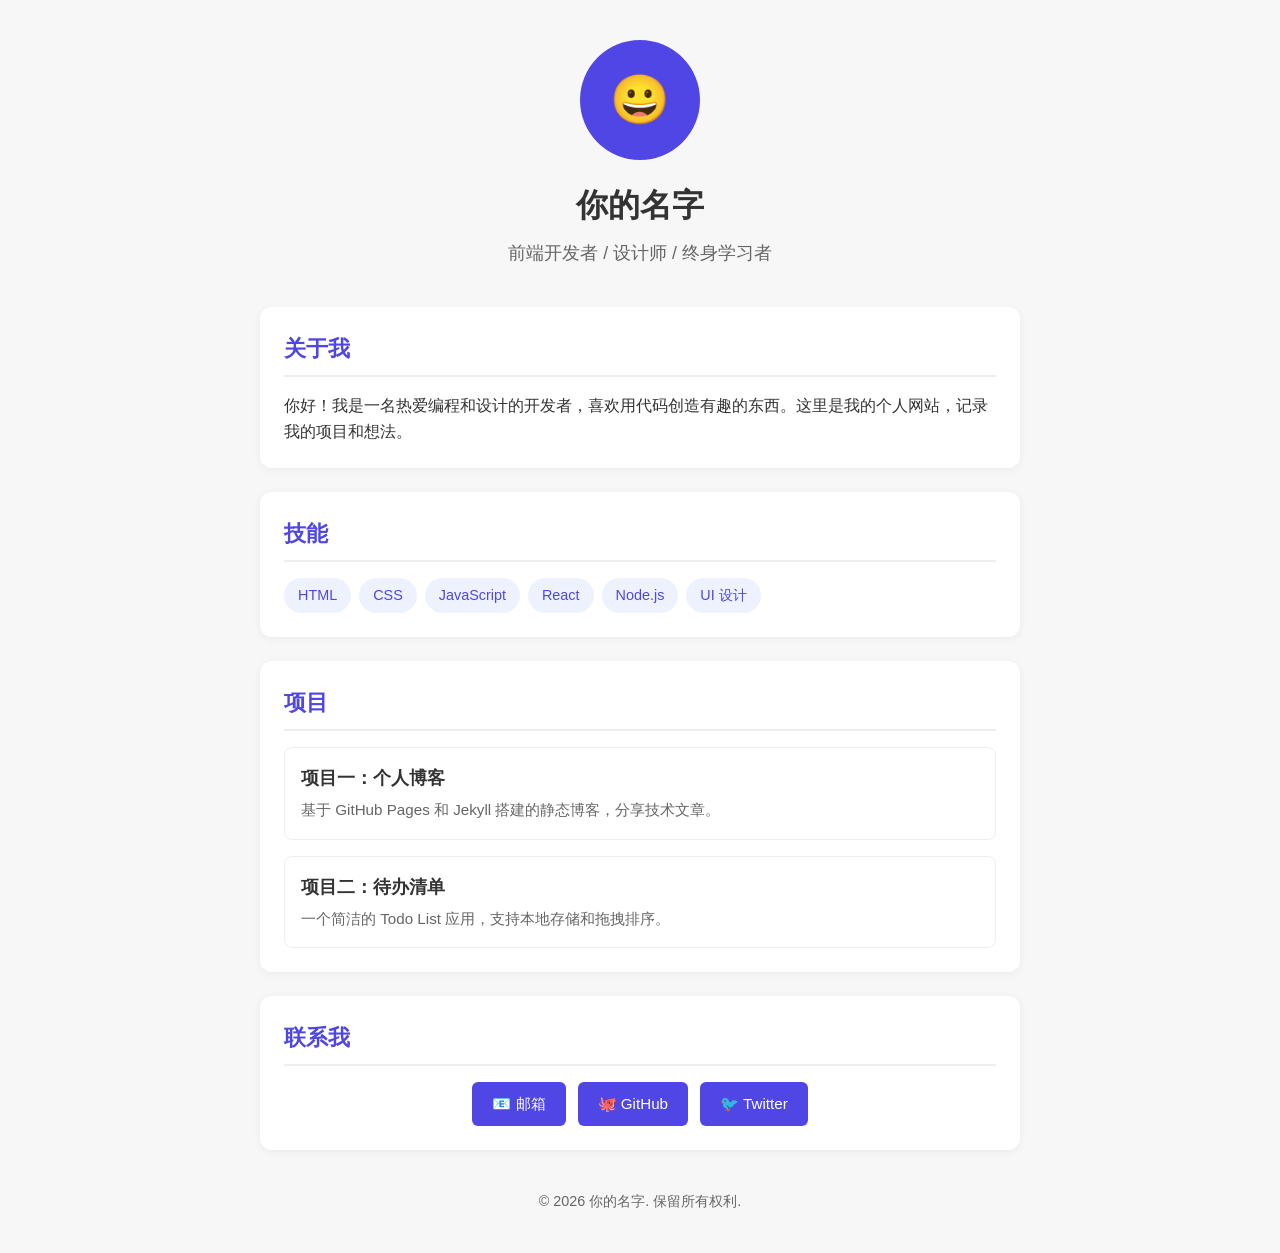
==== index.html @ fc30c795 "index" ====
<!DOCTYPE html>
<html lang="zh-CN">
<head>
  <meta charset="UTF-8">
  <meta name="viewport" content="width=device-width, initial-scale=1.0">
  <title>你的名字 - 个人主页</title>
  <style>
    :root {
      --bg: #f7f7f7;
      --card: #ffffff;
      --text: #333333;
      --muted: #666666;
      --accent: #4f46e5;
    }
    * {
      margin: 0;
      padding: 0;
      box-sizing: border-box;
    }
    body {
      font-family: -apple-system, BlinkMacSystemFont, "Segoe UI", Roboto, "Helvetica Neue", Arial, sans-serif;
      background: var(--bg);
      color: var(--text);
      line-height: 1.6;
    }
    .container {
      max-width: 800px;
      margin: 0 auto;
      padding: 40px 20px;
    }
    header {
      text-align: center;
      margin-bottom: 40px;
    }
    .avatar {
      width: 120px;
      height: 120px;
      border-radius: 50%;
      background: var(--accent);
      margin: 0 auto 20px;
      display: flex;
      align-items: center;
      justify-content: center;
      font-size: 48px;
      color: #fff;
      overflow: hidden;
    }
    .avatar img {
      width: 100%;
      height: 100%;
      object-fit: cover;
    }
    h1 {
      font-size: 2rem;
      margin-bottom: 8px;
    }
    .subtitle {
      color: var(--muted);
      font-size: 1.1rem;
    }
    section {
      background: var(--card);
      border-radius: 12px;
      padding: 24px;
      margin-bottom: 24px;
      box-shadow: 0 2px 8px rgba(0, 0, 0, 0.05);
    }
    h2 {
      font-size: 1.4rem;
      margin-bottom: 16px;
      color: var(--accent);
      border-bottom: 2px solid #eee;
      padding-bottom: 8px;
    }
    .skills {
      display: flex;
      flex-wrap: wrap;
      gap: 8px;
    }
    .skill {
      background: #eef2ff;
      color: var(--accent);
      padding: 6px 14px;
      border-radius: 20px;
      font-size: 0.9rem;
    }
    .projects {
      display: grid;
      gap: 16px;
    }
    .project {
      padding: 16px;
      border: 1px solid #eee;
      border-radius: 8px;
      transition: transform 0.2s, box-shadow 0.2s;
    }
    .project:hover {
      transform: translateY(-2px);
      box-shadow: 0 4px 12px rgba(0, 0, 0, 0.08);
    }
    .project h3 {
      font-size: 1.1rem;
      margin-bottom: 6px;
    }
    .project p {
      color: var(--muted);
      font-size: 0.95rem;
    }
    .links {
      display: flex;
      flex-wrap: wrap;
      gap: 12px;
      justify-content: center;
      margin-top: 16px;
    }
    .links a {
      display: inline-block;
      padding: 10px 20px;
      background: var(--accent);
      color: #fff;
      text-decoration: none;
      border-radius: 6px;
      font-size: 0.95rem;
      transition: opacity 0.2s;
    }
    .links a:hover {
      opacity: 0.85;
    }
    footer {
      text-align: center;
      color: var(--muted);
      font-size: 0.9rem;
      margin-top: 40px;
    }
    @media (max-width: 600px) {
      .container { padding: 20px 16px; }
      h1 { font-size: 1.6rem; }
    }
  </style>
</head>
<body>
  <div class="container">
    <header>
      <!-- 想用图片头像，把下面这行换成：<div class="avatar"><img src="头像.jpg" alt="头像"></div> -->
      <div class="avatar">😀</div>
      <h1>你的名字</h1>
      <p class="subtitle">前端开发者 / 设计师 / 终身学习者</p>
    </header>

    <section>
      <h2>关于我</h2>
      <p>你好！我是一名热爱编程和设计的开发者，喜欢用代码创造有趣的东西。这里是我的个人网站，记录我的项目和想法。</p>
    </section>

    <section>
      <h2>技能</h2>
      <div class="skills">
        <span class="skill">HTML</span>
        <span class="skill">CSS</span>
        <span class="skill">JavaScript</span>
        <span class="skill">React</span>
        <span class="skill">Node.js</span>
        <span class="skill">UI 设计</span>
      </div>
    </section>

    <section>
      <h2>项目</h2>
      <div class="projects">
        <div class="project">
          <h3>项目一：个人博客</h3>
          <p>基于 GitHub Pages 和 Jekyll 搭建的静态博客，分享技术文章。</p>
        </div>
        <div class="project">
          <h3>项目二：待办清单</h3>
          <p>一个简洁的 Todo List 应用，支持本地存储和拖拽排序。</p>
        </div>
      </div>
    </section>

    <section>
      <h2>联系我</h2>
      <div class="links">
        <a href="mailto:your@email.com">📧 邮箱</a>
        <a href="https://github.com/你的用户名" target="_blank">🐙 GitHub</a>
        <a href="https://twitter.com/你的用户名" target="_blank">🐦 Twitter</a>
      </div>
    </section>

    <footer>
      <p>© <span id="year"></span> 你的名字. 保留所有权利.</p>
    </footer>
  </div>

  <script>
    document.getElementById('year').textContent = new Date().getFullYear();
  </script>
</body>
</html>
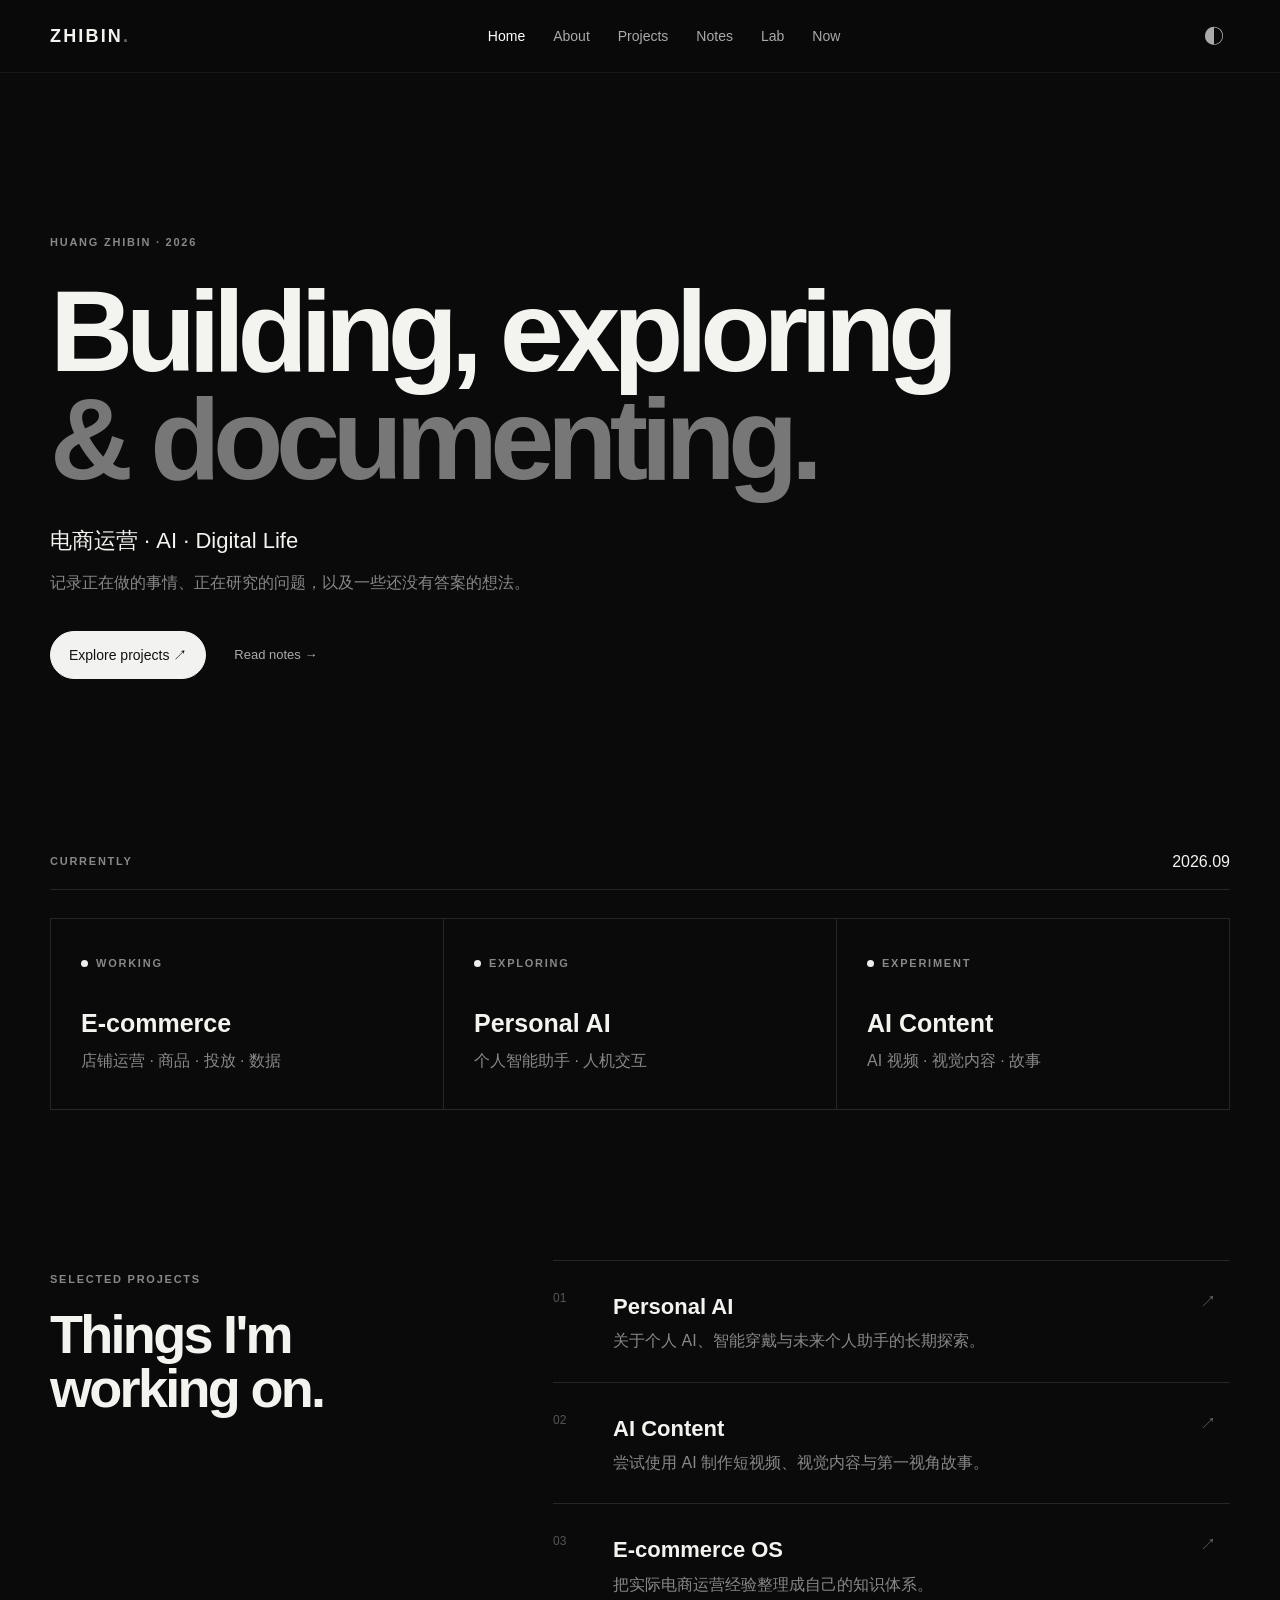
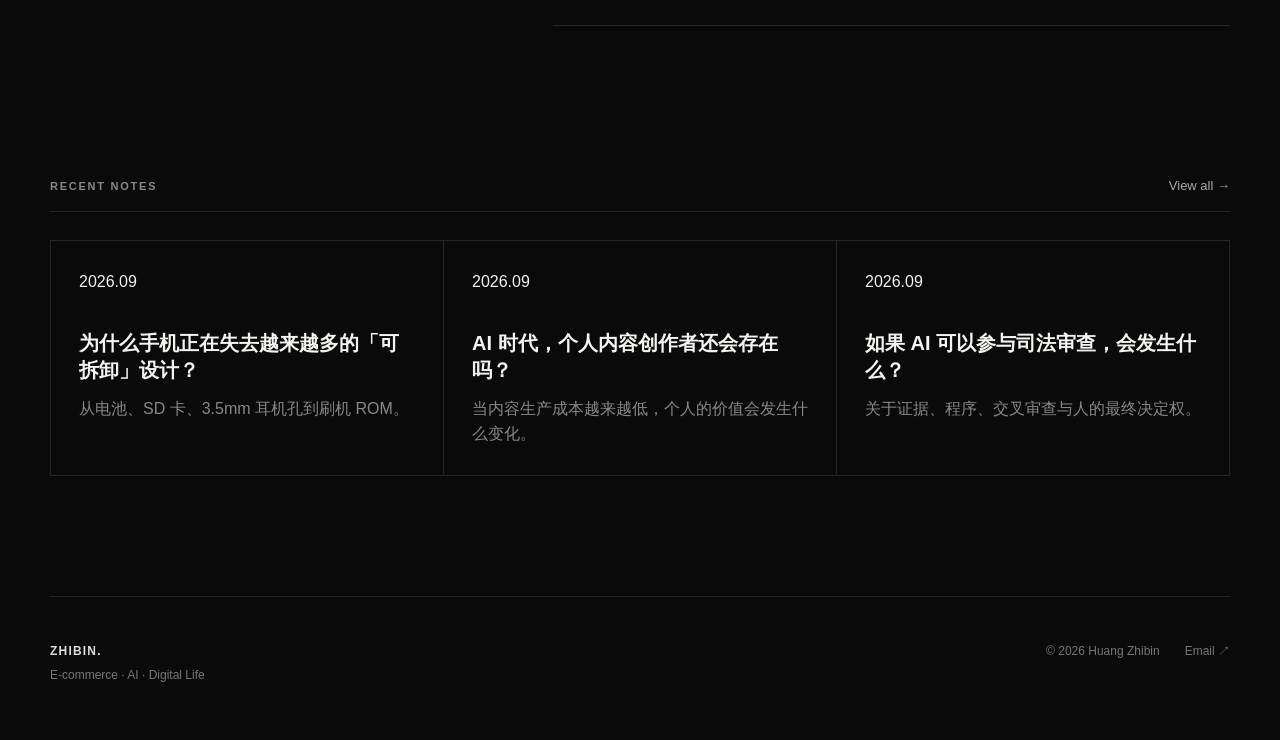
==== commit c51b25c9: "Add files via upload" ====
--- a/index.html
+++ b/index.html
@@ -1,199 +1,79 @@
-<!DOCTYPE html>
+<!doctype html>
 <html lang="zh-CN">
 <head>
-  <meta charset="UTF-8">
-  <meta name="viewport" content="width=device-width, initial-scale=1.0">
-  <title>你的名字 - 个人主页</title>
-  <style>
-    :root {
-      --bg: #f7f7f7;
-      --card: #ffffff;
-      --text: #333333;
-      --muted: #666666;
-      --accent: #4f46e5;
-    }
-    * {
-      margin: 0;
-      padding: 0;
-      box-sizing: border-box;
-    }
-    body {
-      font-family: -apple-system, BlinkMacSystemFont, "Segoe UI", Roboto, "Helvetica Neue", Arial, sans-serif;
-      background: var(--bg);
-      color: var(--text);
-      line-height: 1.6;
-    }
-    .container {
-      max-width: 800px;
-      margin: 0 auto;
-      padding: 40px 20px;
-    }
-    header {
-      text-align: center;
-      margin-bottom: 40px;
-    }
-    .avatar {
-      width: 120px;
-      height: 120px;
-      border-radius: 50%;
-      background: var(--accent);
-      margin: 0 auto 20px;
-      display: flex;
-      align-items: center;
-      justify-content: center;
-      font-size: 48px;
-      color: #fff;
-      overflow: hidden;
-    }
-    .avatar img {
-      width: 100%;
-      height: 100%;
-      object-fit: cover;
-    }
-    h1 {
-      font-size: 2rem;
-      margin-bottom: 8px;
-    }
-    .subtitle {
-      color: var(--muted);
-      font-size: 1.1rem;
-    }
-    section {
-      background: var(--card);
-      border-radius: 12px;
-      padding: 24px;
-      margin-bottom: 24px;
-      box-shadow: 0 2px 8px rgba(0, 0, 0, 0.05);
-    }
-    h2 {
-      font-size: 1.4rem;
-      margin-bottom: 16px;
-      color: var(--accent);
-      border-bottom: 2px solid #eee;
-      padding-bottom: 8px;
-    }
-    .skills {
-      display: flex;
-      flex-wrap: wrap;
-      gap: 8px;
-    }
-    .skill {
-      background: #eef2ff;
-      color: var(--accent);
-      padding: 6px 14px;
-      border-radius: 20px;
-      font-size: 0.9rem;
-    }
-    .projects {
-      display: grid;
-      gap: 16px;
-    }
-    .project {
-      padding: 16px;
-      border: 1px solid #eee;
-      border-radius: 8px;
-      transition: transform 0.2s, box-shadow 0.2s;
-    }
-    .project:hover {
-      transform: translateY(-2px);
-      box-shadow: 0 4px 12px rgba(0, 0, 0, 0.08);
-    }
-    .project h3 {
-      font-size: 1.1rem;
-      margin-bottom: 6px;
-    }
-    .project p {
-      color: var(--muted);
-      font-size: 0.95rem;
-    }
-    .links {
-      display: flex;
-      flex-wrap: wrap;
-      gap: 12px;
-      justify-content: center;
-      margin-top: 16px;
-    }
-    .links a {
-      display: inline-block;
-      padding: 10px 20px;
-      background: var(--accent);
-      color: #fff;
-      text-decoration: none;
-      border-radius: 6px;
-      font-size: 0.95rem;
-      transition: opacity 0.2s;
-    }
-    .links a:hover {
-      opacity: 0.85;
-    }
-    footer {
-      text-align: center;
-      color: var(--muted);
-      font-size: 0.9rem;
-      margin-top: 40px;
-    }
-    @media (max-width: 600px) {
-      .container { padding: 20px 16px; }
-      h1 { font-size: 1.6rem; }
-    }
-  </style>
+  <meta charset="utf-8">
+  <meta name="viewport" content="width=device-width, initial-scale=1">
+  <meta name="description" content="黄志彬的个人网站：电商运营、AI、数字生活与个人思考。">
+  <title>黄志彬 · E-commerce · AI · Digital Life</title>
+  <link rel="stylesheet" href="css/style.css">
 </head>
 <body>
-  <div class="container">
-    <header>
-      <!-- 想用图片头像，把下面这行换成：<div class="avatar"><img src="头像.jpg" alt="头像"></div> -->
-      <div class="avatar">😀</div>
-      <h1>你的名字</h1>
-      <p class="subtitle">前端开发者 / 设计师 / 终身学习者</p>
-    </header>
+  <header class="nav-wrap">
+    <nav class="nav container">
+      <a class="brand" href="index.html">ZHIBIN<span>.</span></a>
+      <button class="menu-btn" aria-label="打开菜单" aria-expanded="false">☰</button>
+      <div class="nav-links">
+        <a class="active" href="index.html">Home</a>
+        <a href="about.html">About</a>
+        <a href="projects.html">Projects</a>
+        <a href="notes.html">Notes</a>
+        <a href="lab.html">Lab</a>
+        <a href="now.html">Now</a>
+      </div>
+      <button class="theme-btn" aria-label="切换主题">◐</button>
+    </nav>
+  </header>
 
-    <section>
-      <h2>关于我</h2>
-      <p>你好！我是一名热爱编程和设计的开发者，喜欢用代码创造有趣的东西。这里是我的个人网站，记录我的项目和想法。</p>
-    </section>
-
-    <section>
-      <h2>技能</h2>
-      <div class="skills">
-        <span class="skill">HTML</span>
-        <span class="skill">CSS</span>
-        <span class="skill">JavaScript</span>
-        <span class="skill">React</span>
-        <span class="skill">Node.js</span>
-        <span class="skill">UI 设计</span>
+  <main>
+    <section class="hero container">
+      <p class="eyebrow">HUANG ZHIBIN · 2026</p>
+      <h1>Building, exploring<br><em>& documenting.</em></h1>
+      <p class="hero-copy">电商运营 · AI · Digital Life</p>
+      <p class="hero-desc">记录正在做的事情、正在研究的问题，以及一些还没有答案的想法。</p>
+      <div class="actions">
+        <a class="btn primary" href="projects.html">Explore projects <span>↗</span></a>
+        <a class="text-link" href="notes.html">Read notes →</a>
       </div>
     </section>
 
-    <section>
-      <h2>项目</h2>
-      <div class="projects">
-        <div class="project">
-          <h3>项目一：个人博客</h3>
-          <p>基于 GitHub Pages 和 Jekyll 搭建的静态博客，分享技术文章。</p>
-        </div>
-        <div class="project">
-          <h3>项目二：待办清单</h3>
-          <p>一个简洁的 Todo List 应用，支持本地存储和拖拽排序。</p>
-        </div>
+    <section class="status-section container">
+      <div class="section-head">
+        <span class="eyebrow">CURRENTLY</span>
+        <span class="muted">2026.09</span>
+      </div>
+      <div class="status-grid">
+        <article class="status-card"><span class="status-dot"></span><span class="tag">WORKING</span><h3>E-commerce</h3><p>店铺运营 · 商品 · 投放 · 数据</p></article>
+        <article class="status-card"><span class="status-dot"></span><span class="tag">EXPLORING</span><h3>Personal AI</h3><p>个人智能助手 · 人机交互</p></article>
+        <article class="status-card"><span class="status-dot"></span><span class="tag">EXPERIMENT</span><h3>AI Content</h3><p>AI 视频 · 视觉内容 · 故事</p></article>
       </div>
     </section>
 
-    <section>
-      <h2>联系我</h2>
-      <div class="links">
-        <a href="mailto:your@email.com">📧 邮箱</a>
-        <a href="https://github.com/你的用户名" target="_blank">🐙 GitHub</a>
-        <a href="https://twitter.com/你的用户名" target="_blank">🐦 Twitter</a>
+    <section class="container split-section">
+      <div>
+        <p class="eyebrow">SELECTED PROJECTS</p>
+        <h2>Things I'm<br>working on.</h2>
+      </div>
+      <div class="project-list">
+        <a class="project-row" href="projects.html#personal-ai"><span>01</span><div><h3>Personal AI</h3><p>关于个人 AI、智能穿戴与未来个人助手的长期探索。</p></div><b>↗</b></a>
+        <a class="project-row" href="projects.html#ai-content"><span>02</span><div><h3>AI Content</h3><p>尝试使用 AI 制作短视频、视觉内容与第一视角故事。</p></div><b>↗</b></a>
+        <a class="project-row" href="projects.html#ecommerce"><span>03</span><div><h3>E-commerce OS</h3><p>把实际电商运营经验整理成自己的知识体系。</p></div><b>↗</b></a>
       </div>
     </section>
 
-    <footer>
-      <p>© <span id="year"></span> 你的名字. 保留所有权利.</p>
-    </footer>
-  </div>
+    <section class="container notes-preview">
+      <div class="section-head"><span class="eyebrow">RECENT NOTES</span><a href="notes.html">View all →</a></div>
+      <div class="notes-grid">
+        <a class="note-card" href="notes.html#devices"><span>2026.09</span><h3>为什么手机正在失去越来越多的「可拆卸」设计？</h3><p>从电池、SD 卡、3.5mm 耳机孔到刷机 ROM。</p></a>
+        <a class="note-card" href="notes.html#creator"><span>2026.09</span><h3>AI 时代，个人内容创作者还会存在吗？</h3><p>当内容生产成本越来越低，个人的价值会发生什么变化。</p></a>
+        <a class="note-card" href="notes.html#justice"><span>2026.09</span><h3>如果 AI 可以参与司法审查，会发生什么？</h3><p>关于证据、程序、交叉审查与人的最终决定权。</p></a>
+      </div>
+    </section>
+  </main>
 
-  <script>
-    document.getElementById('year').textContent = new Date().getFullYear();
-  </script>
+  <footer class="footer container">
+    <div><strong>ZHIBIN.</strong><p>E-commerce · AI · Digital Life</p></div>
+    <div class="footer-right"><span>© 2026 Huang Zhibin</span><a href="mailto:your@email.com">Email ↗</a></div>
+  </footer>
+  <script src="js/main.js"></script>
 </body>
 </html>
--- a/css/style.css
+++ b/css/style.css
@@ -0,0 +1 @@
+:root{--bg:#0a0a0a;--surface:#111;--surface2:#171717;--text:#f3f3f0;--muted:#999;--line:#262626;--accent:#fff;--max:1180px}*{box-sizing:border-box}html{scroll-behavior:smooth}body{margin:0;background:var(--bg);color:var(--text);font-family:Inter,-apple-system,BlinkMacSystemFont,"Segoe UI","PingFang SC","Microsoft YaHei",sans-serif;line-height:1.6}a{color:inherit;text-decoration:none}.container{width:min(calc(100% - 48px),var(--max));margin:auto}.nav-wrap{position:sticky;top:0;z-index:20;background:rgba(10,10,10,.82);backdrop-filter:blur(16px);border-bottom:1px solid rgba(255,255,255,.06)}.nav{height:72px;display:flex;align-items:center;justify-content:space-between}.brand{font-size:18px;font-weight:800;letter-spacing:.12em}.brand span{opacity:.4}.nav-links{display:flex;gap:28px;font-size:14px;color:#aaa}.nav-links a{transition:.2s}.nav-links a:hover,.nav-links .active{color:#fff}.theme-btn,.menu-btn{background:none;border:0;color:#aaa;font-size:20px;cursor:pointer}.menu-btn{display:none}.hero{padding:150px 0 170px}.eyebrow,.tag{font-size:11px;letter-spacing:.16em;color:#888;font-weight:700}.hero h1,.page-intro h1{font-size:clamp(58px,9vw,120px);line-height:.94;letter-spacing:-.065em;margin:25px 0 30px;font-weight:700}.hero h1 em,.page-intro h1 em{font-style:normal;color:#777}.hero-copy{font-size:22px;margin:0 0 12px}.hero-desc{color:#888;max-width:550px;margin:0}.actions{display:flex;align-items:center;gap:28px;margin-top:35px}.btn{padding:12px 18px;border:1px solid #333;border-radius:100px;font-size:14px}.btn.primary{background:#f2f2f0;color:#111;border-color:#f2f2f0}.text-link,.section-head a{font-size:13px;color:#aaa}.status-section{padding-bottom:150px}.section-head{display:flex;justify-content:space-between;align-items:center;border-bottom:1px solid var(--line);padding-bottom:14px}.status-grid{display:grid;grid-template-columns:repeat(3,1fr);gap:1px;background:var(--line);border:1px solid var(--line);margin-top:28px}.status-card{background:var(--bg);padding:30px;min-height:190px}.status-dot{display:inline-block;width:7px;height:7px;border-radius:50%;background:#eee;margin-right:8px}.status-card h3{font-size:25px;margin:28px 0 5px}.status-card p,.project-row p,.note-card p,.big-project p,.lab-card p,.now-grid p,.content-grid p{color:#888;margin:0}.split-section{display:grid;grid-template-columns:1fr 1.6fr;gap:80px;padding:0 0 150px}.split-section h2{font-size:54px;line-height:1;letter-spacing:-.05em;margin:18px 0}.project-list{border-top:1px solid var(--line)}.project-row{display:grid;grid-template-columns:45px 1fr 30px;gap:15px;padding:28px 0;border-bottom:1px solid var(--line);align-items:start}.project-row>span{color:#555;font-size:12px}.project-row h3{font-size:22px;margin:0 0 4px}.project-row b{font-weight:400;color:#666}.notes-preview{padding-bottom:120px}.notes-grid{display:grid;grid-template-columns:repeat(3,1fr);gap:1px;background:var(--line);border:1px solid var(--line);margin-top:28px}.note-card{background:var(--bg);padding:28px;min-height:230px;transition:.2s}.note-card:hover{background:#111}.note-card h3{font-size:20px;line-height:1.35;margin:35px 0 12px}.footer{border-top:1px solid var(--line);padding:45px 0 55px;display:flex;justify-content:space-between;color:#777;font-size:12px}.footer strong{color:#ddd;letter-spacing:.1em}.footer p{margin:5px 0 0}.footer-right{display:flex;gap:25px}.page{padding:100px 0 140px}.page-intro{padding-bottom:100px}.page-intro h1{font-size:clamp(58px,8vw,105px);margin-bottom:28px}.lead{font-size:20px;color:#888;max-width:650px}.content-grid{display:grid;grid-template-columns:1.3fr 1fr;gap:100px;border-top:1px solid var(--line);padding-top:60px}.content-grid h2{font-size:24px;margin:0 0 20px}.clean-list{list-style:none;padding:0;margin:0;border-top:1px solid var(--line)}.clean-list li{padding:13px 0;border-bottom:1px solid var(--line);font-size:14px;color:#aaa}.quote{margin-top:100px;padding:55px 0;border-top:1px solid var(--line);border-bottom:1px solid var(--line)}.quote p{font-size:clamp(25px,4vw,46px);line-height:1.15;letter-spacing:-.03em;max-width:900px;margin:0}.big-project{border-top:1px solid var(--line);padding:55px 0 75px}.project-meta{display:flex;justify-content:space-between;color:#666;font-size:11px;letter-spacing:.15em}.big-project h2{font-size:clamp(40px,6vw,78px);letter-spacing:-.05em;margin:45px 0 10px}.big-project p{max-width:650px;font-size:18px}.chips{display:flex;flex-wrap:wrap;gap:8px;margin-top:25px}.chips span{border:1px solid #2c2c2c;border-radius:100px;padding:5px 11px;font-size:11px;color:#999}.note-list{border-top:1px solid var(--line)}.note-item{display:grid;grid-template-columns:150px 1fr;gap:40px;padding:45px 0;border-bottom:1px solid var(--line)}.note-date{color:#666;font-size:12px}.note-item h2{font-size:clamp(25px,4vw,42px);line-height:1.15;letter-spacing:-.035em;margin:16px 0 10px}.note-item p{color:#888;max-width:650px}.empty-note{text-align:center;color:#555;padding:70px}.lab-grid{display:grid;grid-template-columns:repeat(3,1fr);gap:1px;background:var(--line);border:1px solid var(--line)}.lab-card{background:var(--bg);padding:35px;min-height:350px}.lab-card>span{color:#555;font-size:12px}.lab-card h2{font-size:38px;letter-spacing:-.04em;margin:55px 0 10px}.lab-lines{margin-top:35px;border-top:1px solid var(--line)}.lab-lines b{display:block;font-size:12px;font-weight:400;color:#777;padding:9px 0;border-bottom:1px solid var(--line)}.now-grid{display:grid;grid-template-columns:1fr 1fr;border-top:1px solid var(--line)}.now-grid section{padding:40px 40px 45px 0;border-bottom:1px solid var(--line)}.now-grid section:nth-child(even){padding-left:40px;border-left:1px solid var(--line)}.now-grid h2{font-size:30px;margin:28px 0 8px}@media(max-width:760px){.container{width:min(calc(100% - 32px),var(--max))}.nav{height:62px}.nav-links{display:none;position:absolute;left:0;right:0;top:62px;background:#0a0a0a;border-bottom:1px solid var(--line);padding:20px 16px;flex-direction:column;gap:18px}.nav-links.open{display:flex}.menu-btn{display:block;margin-left:auto;margin-right:15px}.hero{padding:100px 0 110px}.hero h1,.page-intro h1{font-size:clamp(48px,16vw,78px)}.status-section,.split-section{padding-bottom:100px}.status-grid,.notes-grid,.lab-grid{grid-template-columns:1fr}.split-section,.content-grid{grid-template-columns:1fr;gap:45px}.split-section h2{font-size:43px}.project-row{grid-template-columns:30px 1fr 20px}.page{padding:70px 0 100px}.page-intro{padding-bottom:65px}.content-grid{gap:55px}.note-item{grid-template-columns:1fr;gap:10px;padding:35px 0}.footer{display:block}.footer-right{margin-top:25px;justify-content:space-between}.now-grid{grid-template-columns:1fr}.now-grid section,.now-grid section:nth-child(even){padding:35px 0;border-left:0}.hero-desc{font-size:14px}.lead{font-size:17px}.big-project{padding:40px 0 60px}}body.light{--bg:#f4f4f1;--surface:#fff;--surface2:#eee;--text:#111;--muted:#666;--line:#d8d8d2;--accent:#111}body.light .nav-wrap{background:rgba(244,244,241,.85)}body.light .hero h1 em,body.light .page-intro h1 em{color:#999}body.light .btn.primary{background:#111;color:#fff;border-color:#111}body.light .status-card,body.light .note-card,body.light .lab-card{background:#f4f4f1}body.light .note-card:hover{background:#fff}body.light .status-dot{background:#111}
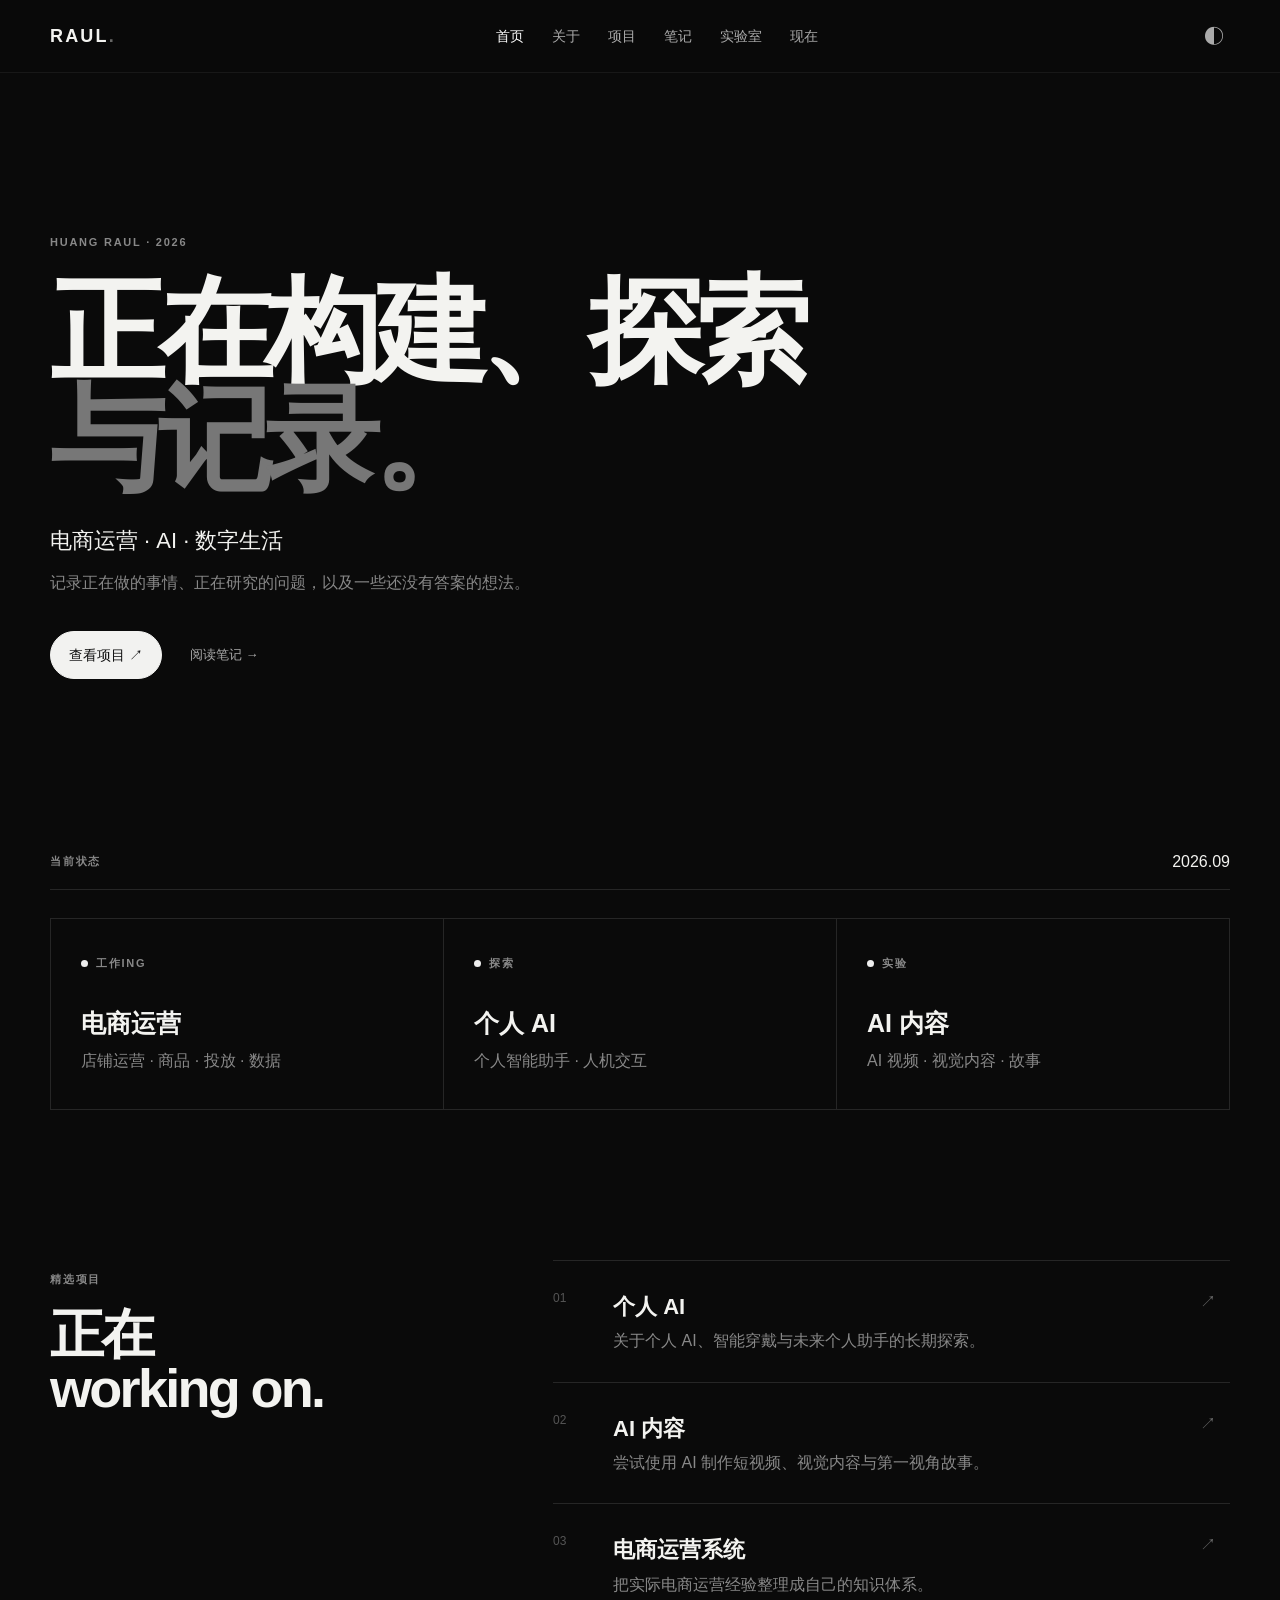
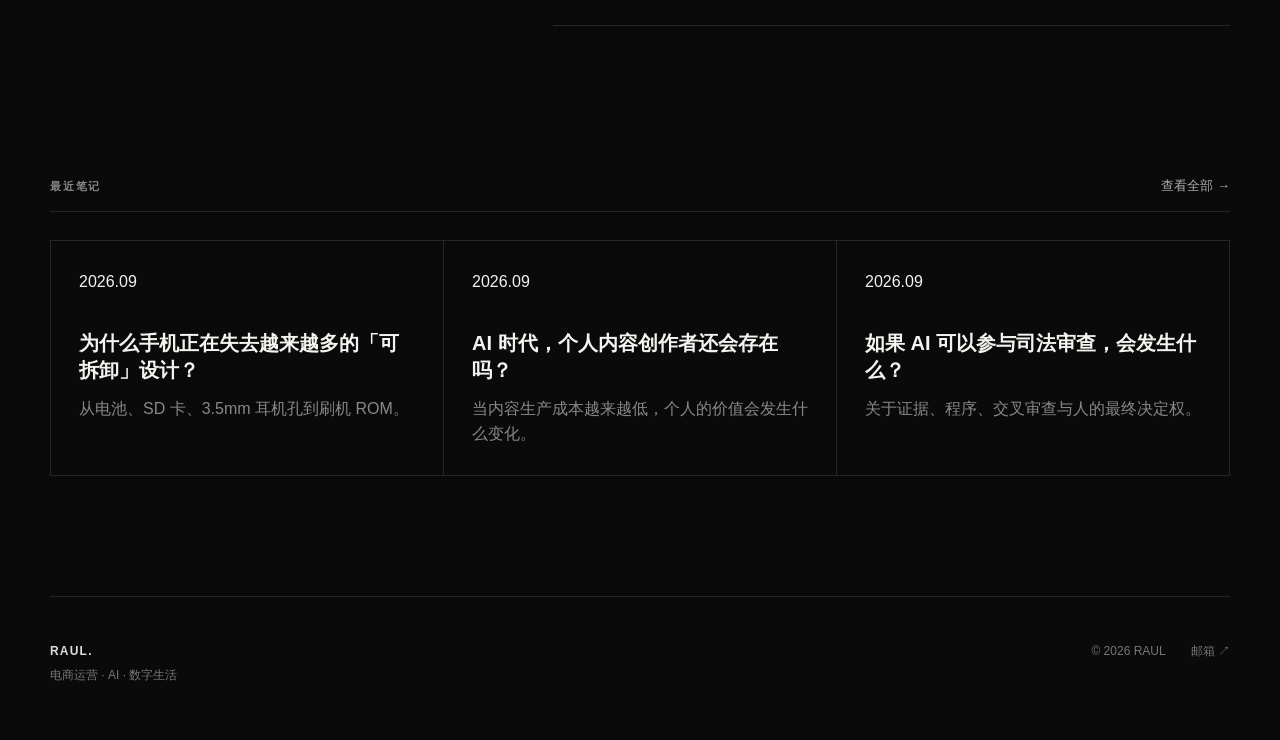
==== commit f256dc70: "Add files via upload" ====
--- a/index.html
+++ b/index.html
@@ -3,22 +3,22 @@
 <head>
   <meta charset="utf-8">
   <meta name="viewport" content="width=device-width, initial-scale=1">
-  <meta name="description" content="黄志彬的个人网站：电商运营、AI、数字生活与个人思考。">
-  <title>黄志彬 · E-commerce · AI · Digital Life</title>
+  <meta name="description" content="RAUL的个人网站：电商运营、AI、数字生活与个人思考。">
+  <title>RAUL · 电商运营 · AI · 数字生活</title>
   <link rel="stylesheet" href="css/style.css">
 </head>
 <body>
   <header class="nav-wrap">
     <nav class="nav container">
-      <a class="brand" href="index.html">ZHIBIN<span>.</span></a>
+      <a class="brand" href="index.html">RAUL<span>.</span></a>
       <button class="menu-btn" aria-label="打开菜单" aria-expanded="false">☰</button>
       <div class="nav-links">
-        <a class="active" href="index.html">Home</a>
-        <a href="about.html">About</a>
-        <a href="projects.html">Projects</a>
-        <a href="notes.html">Notes</a>
-        <a href="lab.html">Lab</a>
-        <a href="now.html">Now</a>
+        <a class="active" href="index.html">首页</a>
+        <a href="about.html">关于</a>
+        <a href="projects.html">项目</a>
+        <a href="notes.html">笔记</a>
+        <a href="lab.html">实验室</a>
+        <a href="now.html">现在</a>
       </div>
       <button class="theme-btn" aria-label="切换主题">◐</button>
     </nav>
@@ -26,42 +26,42 @@
 
   <main>
     <section class="hero container">
-      <p class="eyebrow">HUANG ZHIBIN · 2026</p>
-      <h1>Building, exploring<br><em>& documenting.</em></h1>
-      <p class="hero-copy">电商运营 · AI · Digital Life</p>
+      <p class="eyebrow">HUANG RAUL · 2026</p>
+      <h1>正在构建、探索<br><em>与记录。</em></h1>
+      <p class="hero-copy">电商运营 · AI · 数字生活</p>
       <p class="hero-desc">记录正在做的事情、正在研究的问题，以及一些还没有答案的想法。</p>
       <div class="actions">
-        <a class="btn primary" href="projects.html">Explore projects <span>↗</span></a>
-        <a class="text-link" href="notes.html">Read notes →</a>
+        <a class="btn primary" href="projects.html">查看项目 <span>↗</span></a>
+        <a class="text-link" href="notes.html">阅读笔记 →</a>
       </div>
     </section>
 
     <section class="status-section container">
       <div class="section-head">
-        <span class="eyebrow">CURRENTLY</span>
+        <span class="eyebrow">当前状态</span>
         <span class="muted">2026.09</span>
       </div>
       <div class="status-grid">
-        <article class="status-card"><span class="status-dot"></span><span class="tag">WORKING</span><h3>E-commerce</h3><p>店铺运营 · 商品 · 投放 · 数据</p></article>
-        <article class="status-card"><span class="status-dot"></span><span class="tag">EXPLORING</span><h3>Personal AI</h3><p>个人智能助手 · 人机交互</p></article>
-        <article class="status-card"><span class="status-dot"></span><span class="tag">EXPERIMENT</span><h3>AI Content</h3><p>AI 视频 · 视觉内容 · 故事</p></article>
+        <article class="status-card"><span class="status-dot"></span><span class="tag">工作ING</span><h3>电商运营</h3><p>店铺运营 · 商品 · 投放 · 数据</p></article>
+        <article class="status-card"><span class="status-dot"></span><span class="tag">探索</span><h3>个人 AI</h3><p>个人智能助手 · 人机交互</p></article>
+        <article class="status-card"><span class="status-dot"></span><span class="tag">实验</span><h3>AI 内容</h3><p>AI 视频 · 视觉内容 · 故事</p></article>
       </div>
     </section>
 
     <section class="container split-section">
       <div>
-        <p class="eyebrow">SELECTED PROJECTS</p>
-        <h2>Things I'm<br>working on.</h2>
+        <p class="eyebrow">精选项目</p>
+        <h2>正在<br>working on.</h2>
       </div>
       <div class="project-list">
-        <a class="project-row" href="projects.html#personal-ai"><span>01</span><div><h3>Personal AI</h3><p>关于个人 AI、智能穿戴与未来个人助手的长期探索。</p></div><b>↗</b></a>
-        <a class="project-row" href="projects.html#ai-content"><span>02</span><div><h3>AI Content</h3><p>尝试使用 AI 制作短视频、视觉内容与第一视角故事。</p></div><b>↗</b></a>
-        <a class="project-row" href="projects.html#ecommerce"><span>03</span><div><h3>E-commerce OS</h3><p>把实际电商运营经验整理成自己的知识体系。</p></div><b>↗</b></a>
+        <a class="project-row" href="projects.html#personal-ai"><span>01</span><div><h3>个人 AI</h3><p>关于个人 AI、智能穿戴与未来个人助手的长期探索。</p></div><b>↗</b></a>
+        <a class="project-row" href="projects.html#ai-content"><span>02</span><div><h3>AI 内容</h3><p>尝试使用 AI 制作短视频、视觉内容与第一视角故事。</p></div><b>↗</b></a>
+        <a class="project-row" href="projects.html#ecommerce"><span>03</span><div><h3>电商运营系统</h3><p>把实际电商运营经验整理成自己的知识体系。</p></div><b>↗</b></a>
       </div>
     </section>
 
     <section class="container notes-preview">
-      <div class="section-head"><span class="eyebrow">RECENT NOTES</span><a href="notes.html">View all →</a></div>
+      <div class="section-head"><span class="eyebrow">最近笔记</span><a href="notes.html">查看全部 →</a></div>
       <div class="notes-grid">
         <a class="note-card" href="notes.html#devices"><span>2026.09</span><h3>为什么手机正在失去越来越多的「可拆卸」设计？</h3><p>从电池、SD 卡、3.5mm 耳机孔到刷机 ROM。</p></a>
         <a class="note-card" href="notes.html#creator"><span>2026.09</span><h3>AI 时代，个人内容创作者还会存在吗？</h3><p>当内容生产成本越来越低，个人的价值会发生什么变化。</p></a>
@@ -71,8 +71,8 @@
   </main>
 
   <footer class="footer container">
-    <div><strong>ZHIBIN.</strong><p>E-commerce · AI · Digital Life</p></div>
-    <div class="footer-right"><span>© 2026 Huang Zhibin</span><a href="mailto:your@email.com">Email ↗</a></div>
+    <div><strong>RAUL.</strong><p>电商运营 · AI · 数字生活</p></div>
+    <div class="footer-right"><span>© 2026 RAUL</span><a href="mailto:your@email.com">邮箱 ↗</a></div>
   </footer>
   <script src="js/main.js"></script>
 </body>
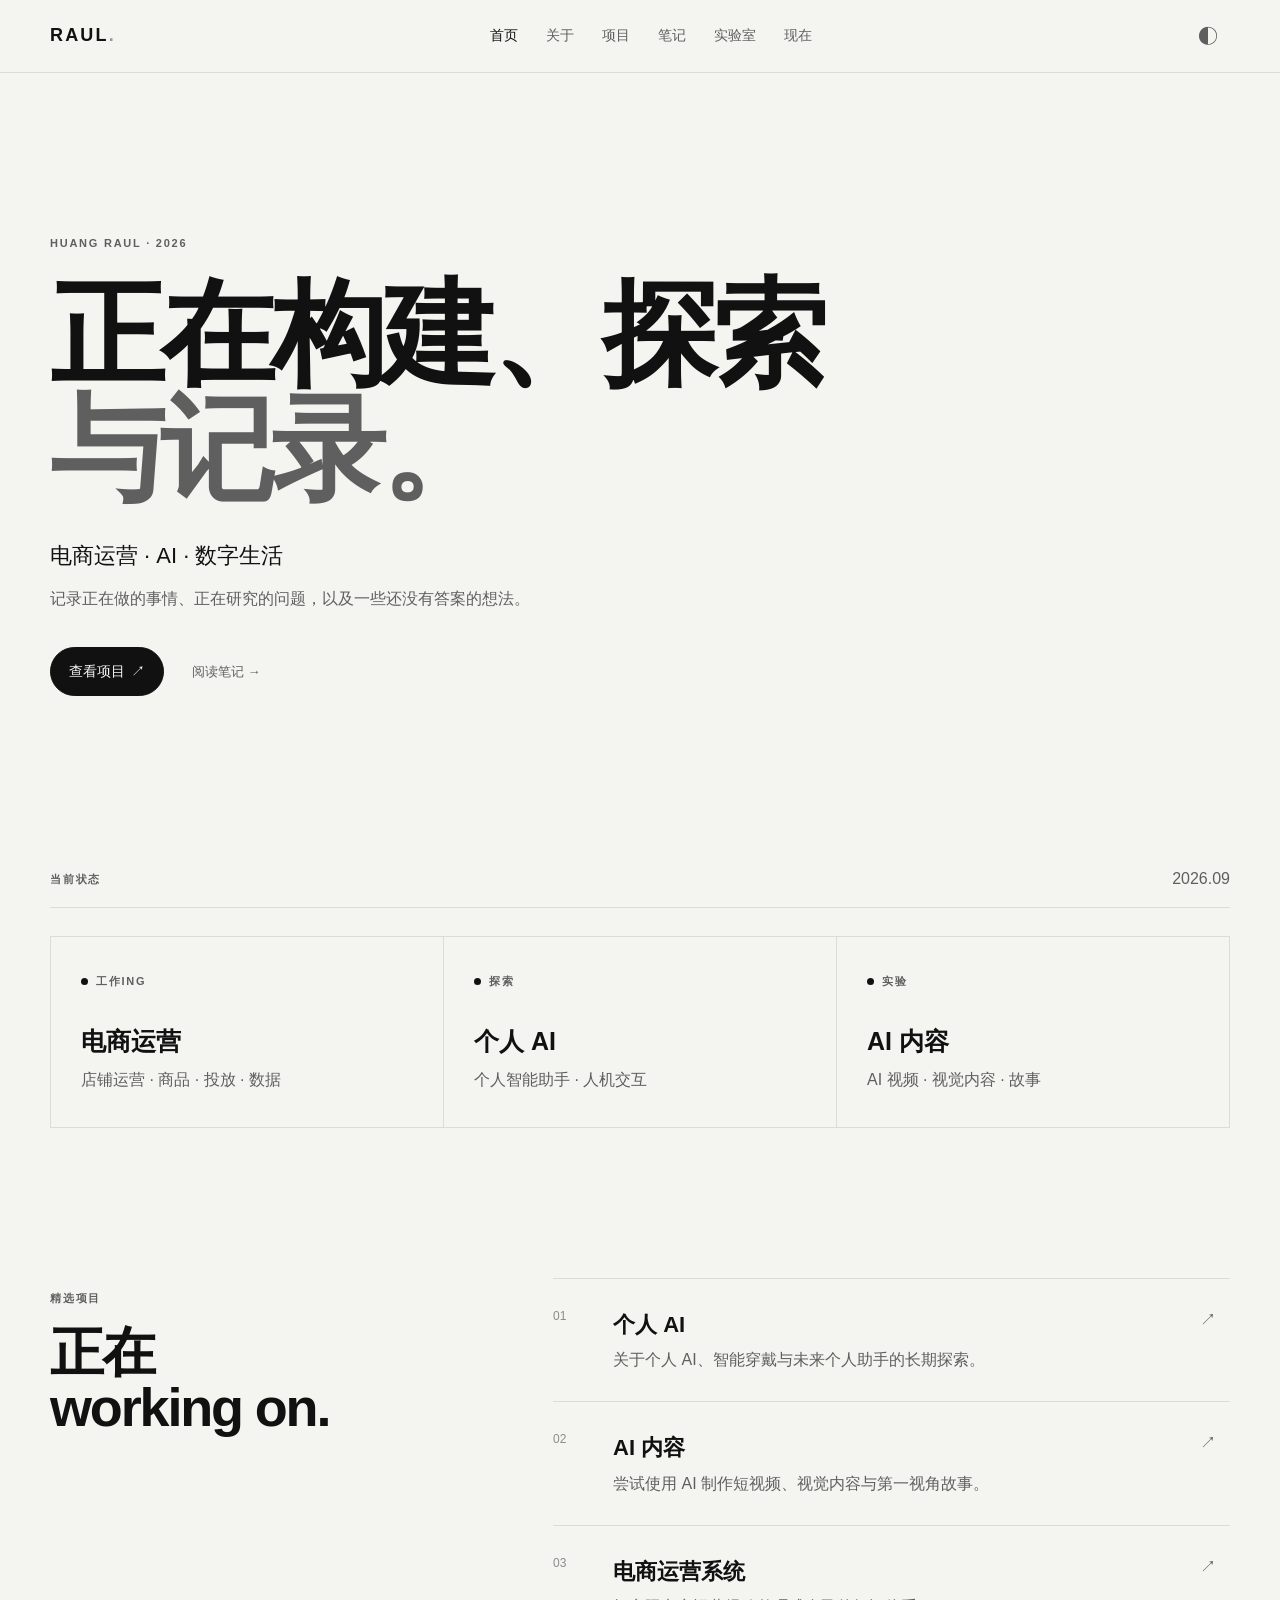
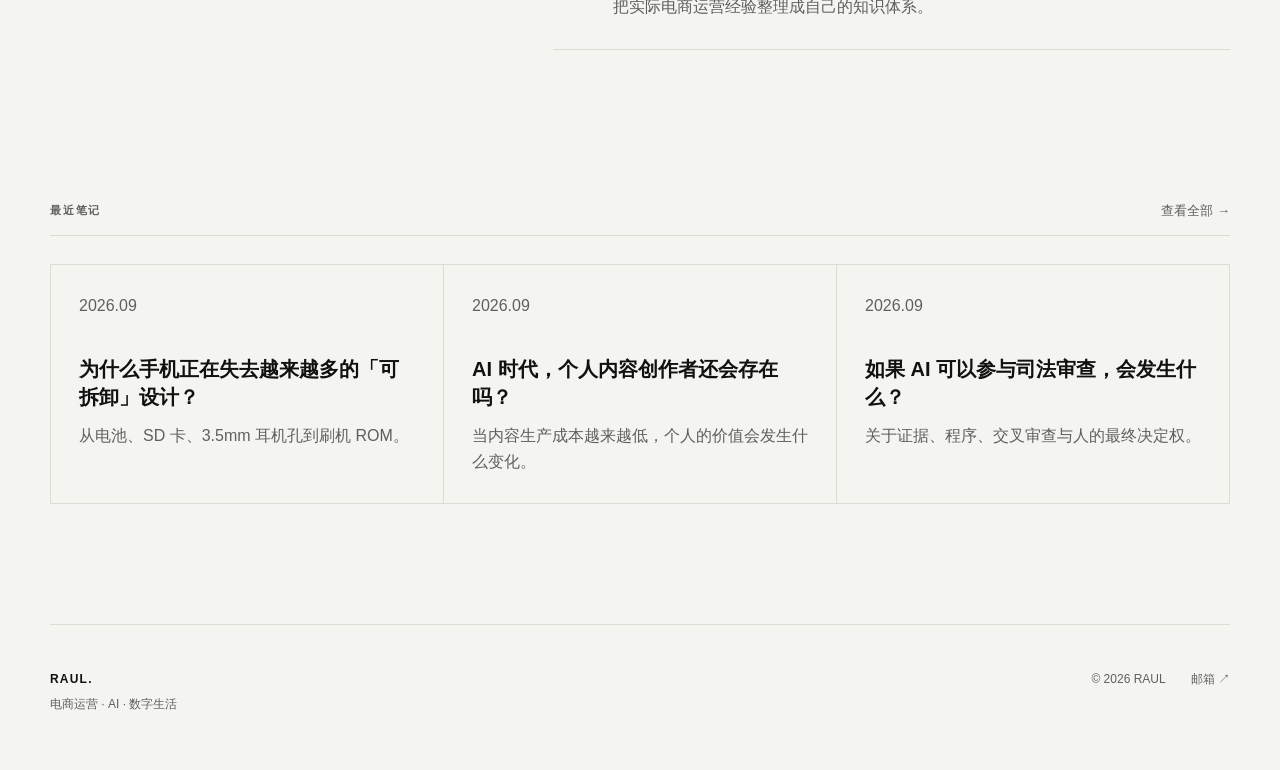
==== commit 07f01a16: "Add files via upload" ====
--- a/index.html
+++ b/index.html
@@ -1,79 +1,138 @@
 <!doctype html>
 <html lang="zh-CN">
 <head>
-  <meta charset="utf-8">
-  <meta name="viewport" content="width=device-width, initial-scale=1">
-  <meta name="description" content="RAUL的个人网站：电商运营、AI、数字生活与个人思考。">
-  <title>RAUL · 电商运营 · AI · 数字生活</title>
-  <link rel="stylesheet" href="css/style.css">
+<meta charset="utf-8">
+<meta name="viewport" content="width=device-width, initial-scale=1">
+<meta name="description" content="RAUL 的个人网站：电商运营、AI、数字生活与个人思考。">
+<meta name="theme-color" content="#0a0a0a" media="(prefers-color-scheme: dark)">
+<meta name="theme-color" content="#f4f4f1" media="(prefers-color-scheme: light)">
+<title>RAUL · 电商运营 · AI · 数字生活</title>
+<link rel="canonical" href="https://你的用户名.github.io/">
+<link rel="icon" href="assets/favicon.svg" type="image/svg+xml">
+<meta property="og:type" content="website">
+<meta property="og:title" content="RAUL · 电商运营 · AI · 数字生活">
+<meta property="og:description" content="记录正在做的事情、正在研究的问题，以及一些还没有答案的想法。">
+<meta property="og:url" content="https://你的用户名.github.io/">
+<meta property="og:image" content="https://你的用户名.github.io/assets/og-cover.jpg">
+<meta name="twitter:card" content="summary_large_image">
+<link rel="stylesheet" href="css/style.css">
+<script>(function(){try{var t=localStorage.getItem("theme");var l=t==="light"||(!t&&window.matchMedia("(prefers-color-scheme: light)").matches);if(l)document.documentElement.classList.add("light");document.documentElement.style.colorScheme=l?"light":"dark";}catch(e){}})();</script>
 </head>
 <body>
-  <header class="nav-wrap">
-    <nav class="nav container">
-      <a class="brand" href="index.html">RAUL<span>.</span></a>
-      <button class="menu-btn" aria-label="打开菜单" aria-expanded="false">☰</button>
-      <div class="nav-links">
-        <a class="active" href="index.html">首页</a>
-        <a href="about.html">关于</a>
-        <a href="projects.html">项目</a>
-        <a href="notes.html">笔记</a>
-        <a href="lab.html">实验室</a>
-        <a href="now.html">现在</a>
-      </div>
-      <button class="theme-btn" aria-label="切换主题">◐</button>
-    </nav>
-  </header>
+<a class="skip-link" href="#main">跳到主要内容</a>
 
-  <main>
-    <section class="hero container">
-      <p class="eyebrow">HUANG RAUL · 2026</p>
-      <h1>正在构建、探索<br><em>与记录。</em></h1>
-      <p class="hero-copy">电商运营 · AI · 数字生活</p>
-      <p class="hero-desc">记录正在做的事情、正在研究的问题，以及一些还没有答案的想法。</p>
-      <div class="actions">
-        <a class="btn primary" href="projects.html">查看项目 <span>↗</span></a>
-        <a class="text-link" href="notes.html">阅读笔记 →</a>
-      </div>
-    </section>
+<header class="nav-wrap">
+  <nav class="nav container" aria-label="主导航">
+    <a class="brand" href="index.html">RAUL<span aria-hidden="true">.</span></a>
+    <button class="menu-btn" type="button" aria-label="打开菜单" aria-expanded="false" aria-controls="site-nav">☰</button>
+    <div class="nav-links" id="site-nav">
+      <a href="index.html" aria-current="page">首页</a>
+      <a href="about.html">关于</a>
+      <a href="projects.html">项目</a>
+      <a href="notes.html">笔记</a>
+      <a href="lab.html">实验室</a>
+      <a href="now.html">现在</a>
+    </div>
+    <button class="theme-btn" type="button" aria-label="切换主题" aria-pressed="false">◐</button>
+  </nav>
+</header>
 
-    <section class="status-section container">
-      <div class="section-head">
-        <span class="eyebrow">当前状态</span>
+<main id="main">
+  <section class="hero container">
+    <p class="eyebrow">HUANG RAUL · 2026</p>
+    <h1>正在构建、探索<br><em>与记录。</em></h1>
+    <p class="hero-copy">电商运营 · AI · 数字生活</p>
+    <p class="hero-desc">记录正在做的事情、正在研究的问题，以及一些还没有答案的想法。</p>
+    <div class="actions">
+      <a class="btn primary" href="projects.html">查看项目 <span aria-hidden="true">↗</span></a>
+      <a class="text-link" href="notes.html">阅读笔记 →</a>
+    </div>
+  </section>
+
+  <section class="status-section container">
+    <div class="section-head">
+      <span class="eyebrow">当前状态</span>
+      <span class="muted">2026.09</span>
+    </div>
+    <div class="status-grid">
+      <article class="status-card">
+        <span class="status-dot" aria-hidden="true"></span><span class="tag">工作ING</span>
+        <h3>电商运营</h3>
+        <p>店铺运营 · 商品 · 投放 · 数据</p>
+      </article>
+      <article class="status-card">
+        <span class="status-dot" aria-hidden="true"></span><span class="tag">探索</span>
+        <h3>个人 AI</h3>
+        <p>个人智能助手 · 人机交互</p>
+      </article>
+      <article class="status-card">
+        <span class="status-dot" aria-hidden="true"></span><span class="tag">实验</span>
+        <h3>AI 内容</h3>
+        <p>AI 视频 · 视觉内容 · 故事</p>
+      </article>
+    </div>
+  </section>
+
+  <section class="container split-section">
+    <div>
+      <p class="eyebrow">精选项目</p>
+      <h2>正在<br>working on.</h2>
+    </div>
+    <div class="project-list">
+      <a class="project-row" href="projects.html#personal-ai">
+        <span>01</span>
+        <div><h3>个人 AI</h3><p>关于个人 AI、智能穿戴与未来个人助手的长期探索。</p></div>
+        <b aria-hidden="true">↗</b>
+      </a>
+      <a class="project-row" href="projects.html#ai-content">
+        <span>02</span>
+        <div><h3>AI 内容</h3><p>尝试使用 AI 制作短视频、视觉内容与第一视角故事。</p></div>
+        <b aria-hidden="true">↗</b>
+      </a>
+      <a class="project-row" href="projects.html#ecommerce">
+        <span>03</span>
+        <div><h3>电商运营系统</h3><p>把实际电商运营经验整理成自己的知识体系。</p></div>
+        <b aria-hidden="true">↗</b>
+      </a>
+    </div>
+  </section>
+
+  <section class="container notes-preview">
+    <div class="section-head">
+      <span class="eyebrow">最近笔记</span>
+      <a href="notes.html">查看全部 →</a>
+    </div>
+    <div class="notes-grid">
+      <a class="note-card" href="notes.html#devices">
         <span class="muted">2026.09</span>
-      </div>
-      <div class="status-grid">
-        <article class="status-card"><span class="status-dot"></span><span class="tag">工作ING</span><h3>电商运营</h3><p>店铺运营 · 商品 · 投放 · 数据</p></article>
-        <article class="status-card"><span class="status-dot"></span><span class="tag">探索</span><h3>个人 AI</h3><p>个人智能助手 · 人机交互</p></article>
-        <article class="status-card"><span class="status-dot"></span><span class="tag">实验</span><h3>AI 内容</h3><p>AI 视频 · 视觉内容 · 故事</p></article>
-      </div>
-    </section>
+        <h3>为什么手机正在失去越来越多的「可拆卸」设计？</h3>
+        <p>从电池、SD 卡、3.5mm 耳机孔到刷机 ROM。</p>
+      </a>
+      <a class="note-card" href="notes.html#creator">
+        <span class="muted">2026.09</span>
+        <h3>AI 时代，个人内容创作者还会存在吗？</h3>
+        <p>当内容生产成本越来越低，个人的价值会发生什么变化。</p>
+      </a>
+      <a class="note-card" href="notes.html#justice">
+        <span class="muted">2026.09</span>
+        <h3>如果 AI 可以参与司法审查，会发生什么？</h3>
+        <p>关于证据、程序、交叉审查与人的最终决定权。</p>
+      </a>
+    </div>
+  </section>
+</main>
 
-    <section class="container split-section">
-      <div>
-        <p class="eyebrow">精选项目</p>
-        <h2>正在<br>working on.</h2>
-      </div>
-      <div class="project-list">
-        <a class="project-row" href="projects.html#personal-ai"><span>01</span><div><h3>个人 AI</h3><p>关于个人 AI、智能穿戴与未来个人助手的长期探索。</p></div><b>↗</b></a>
-        <a class="project-row" href="projects.html#ai-content"><span>02</span><div><h3>AI 内容</h3><p>尝试使用 AI 制作短视频、视觉内容与第一视角故事。</p></div><b>↗</b></a>
-        <a class="project-row" href="projects.html#ecommerce"><span>03</span><div><h3>电商运营系统</h3><p>把实际电商运营经验整理成自己的知识体系。</p></div><b>↗</b></a>
-      </div>
-    </section>
+<footer class="footer container">
+  <div>
+    <strong>RAUL.</strong>
+    <p>电商运营 · AI · 数字生活</p>
+  </div>
+  <div class="footer-right">
+    <span>© 2026 RAUL</span>
+    <a href="mailto:your@email.com">邮箱 ↗</a>
+  </div>
+</footer>
 
-    <section class="container notes-preview">
-      <div class="section-head"><span class="eyebrow">最近笔记</span><a href="notes.html">查看全部 →</a></div>
-      <div class="notes-grid">
-        <a class="note-card" href="notes.html#devices"><span>2026.09</span><h3>为什么手机正在失去越来越多的「可拆卸」设计？</h3><p>从电池、SD 卡、3.5mm 耳机孔到刷机 ROM。</p></a>
-        <a class="note-card" href="notes.html#creator"><span>2026.09</span><h3>AI 时代，个人内容创作者还会存在吗？</h3><p>当内容生产成本越来越低，个人的价值会发生什么变化。</p></a>
-        <a class="note-card" href="notes.html#justice"><span>2026.09</span><h3>如果 AI 可以参与司法审查，会发生什么？</h3><p>关于证据、程序、交叉审查与人的最终决定权。</p></a>
-      </div>
-    </section>
-  </main>
-
-  <footer class="footer container">
-    <div><strong>RAUL.</strong><p>电商运营 · AI · 数字生活</p></div>
-    <div class="footer-right"><span>© 2026 RAUL</span><a href="mailto:your@email.com">邮箱 ↗</a></div>
-  </footer>
-  <script src="js/main.js"></script>
+<script src="js/main.js"></script>
 </body>
 </html>
--- a/css/style.css
+++ b/css/style.css
@@ -1 +1,629 @@
-:root{--bg:#0a0a0a;--surface:#111;--surface2:#171717;--text:#f3f3f0;--muted:#999;--line:#262626;--accent:#fff;--max:1180px}*{box-sizing:border-box}html{scroll-behavior:smooth}body{margin:0;background:var(--bg);color:var(--text);font-family:Inter,-apple-system,BlinkMacSystemFont,"Segoe UI","PingFang SC","Microsoft YaHei",sans-serif;line-height:1.6}a{color:inherit;text-decoration:none}.container{width:min(calc(100% - 48px),var(--max));margin:auto}.nav-wrap{position:sticky;top:0;z-index:20;background:rgba(10,10,10,.82);backdrop-filter:blur(16px);border-bottom:1px solid rgba(255,255,255,.06)}.nav{height:72px;display:flex;align-items:center;justify-content:space-between}.brand{font-size:18px;font-weight:800;letter-spacing:.12em}.brand span{opacity:.4}.nav-links{display:flex;gap:28px;font-size:14px;color:#aaa}.nav-links a{transition:.2s}.nav-links a:hover,.nav-links .active{color:#fff}.theme-btn,.menu-btn{background:none;border:0;color:#aaa;font-size:20px;cursor:pointer}.menu-btn{display:none}.hero{padding:150px 0 170px}.eyebrow,.tag{font-size:11px;letter-spacing:.16em;color:#888;font-weight:700}.hero h1,.page-intro h1{font-size:clamp(58px,9vw,120px);line-height:.94;letter-spacing:-.065em;margin:25px 0 30px;font-weight:700}.hero h1 em,.page-intro h1 em{font-style:normal;color:#777}.hero-copy{font-size:22px;margin:0 0 12px}.hero-desc{color:#888;max-width:550px;margin:0}.actions{display:flex;align-items:center;gap:28px;margin-top:35px}.btn{padding:12px 18px;border:1px solid #333;border-radius:100px;font-size:14px}.btn.primary{background:#f2f2f0;color:#111;border-color:#f2f2f0}.text-link,.section-head a{font-size:13px;color:#aaa}.status-section{padding-bottom:150px}.section-head{display:flex;justify-content:space-between;align-items:center;border-bottom:1px solid var(--line);padding-bottom:14px}.status-grid{display:grid;grid-template-columns:repeat(3,1fr);gap:1px;background:var(--line);border:1px solid var(--line);margin-top:28px}.status-card{background:var(--bg);padding:30px;min-height:190px}.status-dot{display:inline-block;width:7px;height:7px;border-radius:50%;background:#eee;margin-right:8px}.status-card h3{font-size:25px;margin:28px 0 5px}.status-card p,.project-row p,.note-card p,.big-project p,.lab-card p,.now-grid p,.content-grid p{color:#888;margin:0}.split-section{display:grid;grid-template-columns:1fr 1.6fr;gap:80px;padding:0 0 150px}.split-section h2{font-size:54px;line-height:1;letter-spacing:-.05em;margin:18px 0}.project-list{border-top:1px solid var(--line)}.project-row{display:grid;grid-template-columns:45px 1fr 30px;gap:15px;padding:28px 0;border-bottom:1px solid var(--line);align-items:start}.project-row>span{color:#555;font-size:12px}.project-row h3{font-size:22px;margin:0 0 4px}.project-row b{font-weight:400;color:#666}.notes-preview{padding-bottom:120px}.notes-grid{display:grid;grid-template-columns:repeat(3,1fr);gap:1px;background:var(--line);border:1px solid var(--line);margin-top:28px}.note-card{background:var(--bg);padding:28px;min-height:230px;transition:.2s}.note-card:hover{background:#111}.note-card h3{font-size:20px;line-height:1.35;margin:35px 0 12px}.footer{border-top:1px solid var(--line);padding:45px 0 55px;display:flex;justify-content:space-between;color:#777;font-size:12px}.footer strong{color:#ddd;letter-spacing:.1em}.footer p{margin:5px 0 0}.footer-right{display:flex;gap:25px}.page{padding:100px 0 140px}.page-intro{padding-bottom:100px}.page-intro h1{font-size:clamp(58px,8vw,105px);margin-bottom:28px}.lead{font-size:20px;color:#888;max-width:650px}.content-grid{display:grid;grid-template-columns:1.3fr 1fr;gap:100px;border-top:1px solid var(--line);padding-top:60px}.content-grid h2{font-size:24px;margin:0 0 20px}.clean-list{list-style:none;padding:0;margin:0;border-top:1px solid var(--line)}.clean-list li{padding:13px 0;border-bottom:1px solid var(--line);font-size:14px;color:#aaa}.quote{margin-top:100px;padding:55px 0;border-top:1px solid var(--line);border-bottom:1px solid var(--line)}.quote p{font-size:clamp(25px,4vw,46px);line-height:1.15;letter-spacing:-.03em;max-width:900px;margin:0}.big-project{border-top:1px solid var(--line);padding:55px 0 75px}.project-meta{display:flex;justify-content:space-between;color:#666;font-size:11px;letter-spacing:.15em}.big-project h2{font-size:clamp(40px,6vw,78px);letter-spacing:-.05em;margin:45px 0 10px}.big-project p{max-width:650px;font-size:18px}.chips{display:flex;flex-wrap:wrap;gap:8px;margin-top:25px}.chips span{border:1px solid #2c2c2c;border-radius:100px;padding:5px 11px;font-size:11px;color:#999}.note-list{border-top:1px solid var(--line)}.note-item{display:grid;grid-template-columns:150px 1fr;gap:40px;padding:45px 0;border-bottom:1px solid var(--line)}.note-date{color:#666;font-size:12px}.note-item h2{font-size:clamp(25px,4vw,42px);line-height:1.15;letter-spacing:-.035em;margin:16px 0 10px}.note-item p{color:#888;max-width:650px}.empty-note{text-align:center;color:#555;padding:70px}.lab-grid{display:grid;grid-template-columns:repeat(3,1fr);gap:1px;background:var(--line);border:1px solid var(--line)}.lab-card{background:var(--bg);padding:35px;min-height:350px}.lab-card>span{color:#555;font-size:12px}.lab-card h2{font-size:38px;letter-spacing:-.04em;margin:55px 0 10px}.lab-lines{margin-top:35px;border-top:1px solid var(--line)}.lab-lines b{display:block;font-size:12px;font-weight:400;color:#777;padding:9px 0;border-bottom:1px solid var(--line)}.now-grid{display:grid;grid-template-columns:1fr 1fr;border-top:1px solid var(--line)}.now-grid section{padding:40px 40px 45px 0;border-bottom:1px solid var(--line)}.now-grid section:nth-child(even){padding-left:40px;border-left:1px solid var(--line)}.now-grid h2{font-size:30px;margin:28px 0 8px}@media(max-width:760px){.container{width:min(calc(100% - 32px),var(--max))}.nav{height:62px}.nav-links{display:none;position:absolute;left:0;right:0;top:62px;background:#0a0a0a;border-bottom:1px solid var(--line);padding:20px 16px;flex-direction:column;gap:18px}.nav-links.open{display:flex}.menu-btn{display:block;margin-left:auto;margin-right:15px}.hero{padding:100px 0 110px}.hero h1,.page-intro h1{font-size:clamp(48px,16vw,78px)}.status-section,.split-section{padding-bottom:100px}.status-grid,.notes-grid,.lab-grid{grid-template-columns:1fr}.split-section,.content-grid{grid-template-columns:1fr;gap:45px}.split-section h2{font-size:43px}.project-row{grid-template-columns:30px 1fr 20px}.page{padding:70px 0 100px}.page-intro{padding-bottom:65px}.content-grid{gap:55px}.note-item{grid-template-columns:1fr;gap:10px;padding:35px 0}.footer{display:block}.footer-right{margin-top:25px;justify-content:space-between}.now-grid{grid-template-columns:1fr}.now-grid section,.now-grid section:nth-child(even){padding:35px 0;border-left:0}.hero-desc{font-size:14px}.lead{font-size:17px}.big-project{padding:40px 0 60px}}body.light{--bg:#f4f4f1;--surface:#fff;--surface2:#eee;--text:#111;--muted:#666;--line:#d8d8d2;--accent:#111}body.light .nav-wrap{background:rgba(244,244,241,.85)}body.light .hero h1 em,body.light .page-intro h1 em{color:#999}body.light .btn.primary{background:#111;color:#fff;border-color:#111}body.light .status-card,body.light .note-card,body.light .lab-card{background:#f4f4f1}body.light .note-card:hover{background:#fff}body.light .status-dot{background:#111}+/* =========================================================
+   RAUL · 个人网站样式
+   Version: 1.2 · 2026.09
+   ========================================================= */
+
+/* ---------- 设计变量 ---------- */
+:root{
+  --bg:#0a0a0a;
+  --surface:#111111;
+  --surface2:#171717;
+  --text:#f3f3f0;
+  --muted:#9a9a9a;
+  --line:#262626;
+  --accent:#ffffff;
+  --focus:#7aa2ff;
+  --nav-bg:rgba(10,10,10,.82);
+  --max:1180px;
+  --ease:.22s ease;
+  color-scheme:dark;
+}
+
+:root.light{
+  --bg:#f4f4f1;
+  --surface:#ffffff;
+  --surface2:#ecece6;
+  --text:#111111;
+  --muted:#5f5f5f;
+  --line:#dcdcd4;
+  --accent:#111111;
+  --focus:#1a5ed9;
+  --nav-bg:rgba(244,244,241,.88);
+  color-scheme:light;
+}
+
+/* ---------- 基础重置 ---------- */
+*,*::before,*::after{box-sizing:border-box}
+
+html{
+  scroll-behavior:smooth;
+  -webkit-text-size-adjust:100%;
+}
+
+body{
+  margin:0;
+  background:var(--bg);
+  color:var(--text);
+  font-family:Inter,-apple-system,BlinkMacSystemFont,"Segoe UI","PingFang SC","Hiragino Sans GB","Microsoft YaHei",sans-serif;
+  font-size:16px;
+  line-height:1.65;
+  -webkit-font-smoothing:antialiased;
+  -moz-osx-font-smoothing:grayscale;
+  text-rendering:optimizeLegibility;
+}
+
+a{color:inherit;text-decoration:none}
+
+img,svg,video{display:block;max-width:100%;height:auto}
+
+button{font:inherit;color:inherit}
+
+::selection{background:var(--text);color:var(--bg)}
+
+/* ---------- 无障碍 ---------- */
+.skip-link{
+  position:absolute;
+  top:-64px;
+  left:16px;
+  z-index:999;
+  padding:10px 16px;
+  border-radius:8px;
+  background:var(--text);
+  color:var(--bg);
+  font-size:14px;
+  font-weight:600;
+  transition:top var(--ease);
+}
+.skip-link:focus{top:16px}
+
+:focus-visible{
+  outline:2px solid var(--focus);
+  outline-offset:3px;
+  border-radius:4px;
+}
+
+@media (prefers-reduced-motion:reduce){
+  html{scroll-behavior:auto}
+  *,*::before,*::after{
+    animation-duration:.01ms !important;
+    animation-iteration-count:1 !important;
+    transition-duration:.01ms !important;
+  }
+}
+
+/* ---------- 布局 ---------- */
+.container{
+  width:min(calc(100% - 48px),var(--max));
+  margin-inline:auto;
+}
+
+.muted{color:var(--muted)}
+
+/* ---------- 导航 ---------- */
+.nav-wrap{
+  position:sticky;
+  top:0;
+  z-index:20;
+  background:var(--nav-bg);
+  backdrop-filter:blur(16px);
+  -webkit-backdrop-filter:blur(16px);
+  border-bottom:1px solid var(--line);
+}
+
+.nav{
+  display:flex;
+  align-items:center;
+  justify-content:space-between;
+  gap:16px;
+  height:72px;
+}
+
+.brand{
+  font-size:18px;
+  font-weight:800;
+  letter-spacing:.12em;
+}
+.brand span{opacity:.4}
+
+.nav-links{
+  display:flex;
+  gap:28px;
+  font-size:14px;
+  color:var(--muted);
+}
+.nav-links a{transition:color var(--ease)}
+.nav-links a:hover,
+.nav-links a.active,
+.nav-links a[aria-current="page"]{color:var(--text)}
+
+.theme-btn,
+.menu-btn{
+  display:inline-flex;
+  align-items:center;
+  justify-content:center;
+  width:44px;
+  height:44px;
+  padding:0;
+  background:none;
+  border:0;
+  border-radius:50%;
+  color:var(--muted);
+  font-size:20px;
+  line-height:1;
+  cursor:pointer;
+  transition:color var(--ease),background var(--ease);
+}
+.theme-btn:hover,
+.menu-btn:hover{
+  color:var(--text);
+  background:var(--surface2);
+}
+
+.menu-btn{display:none}
+
+/* ---------- Hero ---------- */
+.hero{padding:150px 0 170px}
+
+.eyebrow,.tag{
+  font-size:11px;
+  letter-spacing:.16em;
+  color:var(--muted);
+  font-weight:700;
+}
+
+.hero h1,
+.page-intro h1{
+  font-size:clamp(54px,9vw,116px);
+  line-height:1;
+  letter-spacing:-.04em;
+  margin:25px 0 30px;
+  font-weight:700;
+}
+.hero h1 em,
+.page-intro h1 em{
+  font-style:normal;
+  color:var(--muted);
+}
+
+.hero-copy{
+  font-size:22px;
+  margin:0 0 12px;
+}
+
+.hero-desc{
+  color:var(--muted);
+  max-width:550px;
+  margin:0;
+}
+
+.actions{
+  display:flex;
+  align-items:center;
+  flex-wrap:wrap;
+  gap:28px;
+  margin-top:35px;
+}
+
+.btn{
+  display:inline-flex;
+  align-items:center;
+  gap:6px;
+  padding:12px 18px;
+  border:1px solid var(--line);
+  border-radius:100px;
+  font-size:14px;
+  transition:background var(--ease),color var(--ease),border-color var(--ease),opacity var(--ease);
+}
+.btn:hover{border-color:var(--muted)}
+
+.btn.primary{
+  background:var(--text);
+  color:var(--bg);
+  border-color:var(--text);
+}
+.btn.primary:hover{opacity:.86}
+
+.text-link,
+.section-head a{
+  font-size:13px;
+  color:var(--muted);
+  transition:color var(--ease);
+}
+.text-link:hover,
+.section-head a:hover{color:var(--text)}
+
+/* ---------- 区块标题 ---------- */
+.section-head{
+  display:flex;
+  justify-content:space-between;
+  align-items:center;
+  gap:16px;
+  border-bottom:1px solid var(--line);
+  padding-bottom:14px;
+}
+
+/* ---------- 当前状态 ---------- */
+.status-section{padding-bottom:150px}
+
+.status-grid{
+  display:grid;
+  grid-template-columns:repeat(3,1fr);
+  gap:1px;
+  background:var(--line);
+  border:1px solid var(--line);
+  margin-top:28px;
+}
+
+.status-card{
+  background:var(--bg);
+  padding:30px;
+  min-height:190px;
+}
+
+.status-dot{
+  display:inline-block;
+  width:7px;
+  height:7px;
+  border-radius:50%;
+  background:var(--text);
+  margin-right:8px;
+}
+
+.status-card h3{
+  font-size:25px;
+  margin:28px 0 5px;
+}
+
+.status-card p,
+.project-row p,
+.note-card p,
+.big-project p,
+.lab-card p,
+.now-grid p,
+.content-grid p{
+  color:var(--muted);
+  margin:0;
+}
+
+/* ---------- 精选项目 ---------- */
+.split-section{
+  display:grid;
+  grid-template-columns:1fr 1.6fr;
+  gap:80px;
+  padding:0 0 150px;
+}
+
+.split-section h2{
+  font-size:54px;
+  line-height:1.02;
+  letter-spacing:-.04em;
+  margin:18px 0;
+}
+
+.project-list{border-top:1px solid var(--line)}
+
+.project-row{
+  display:grid;
+  grid-template-columns:45px 1fr 30px;
+  gap:15px;
+  padding:28px 0;
+  border-bottom:1px solid var(--line);
+  align-items:start;
+}
+
+.project-row > span{
+  color:var(--muted);
+  opacity:.7;
+  font-size:12px;
+}
+
+.project-row h3{
+  font-size:22px;
+  margin:0 0 4px;
+}
+
+.project-row b{
+  font-weight:400;
+  color:var(--muted);
+  transition:transform var(--ease),color var(--ease);
+}
+.project-row:hover b{
+  color:var(--text);
+  transform:translate(2px,-2px);
+}
+
+/* ---------- 最近笔记 ---------- */
+.notes-preview{padding-bottom:120px}
+
+.notes-grid{
+  display:grid;
+  grid-template-columns:repeat(3,1fr);
+  gap:1px;
+  background:var(--line);
+  border:1px solid var(--line);
+  margin-top:28px;
+}
+
+.note-card{
+  background:var(--bg);
+  padding:28px;
+  min-height:230px;
+  transition:background var(--ease);
+}
+.note-card:hover{background:var(--surface)}
+
+.note-card h3{
+  font-size:20px;
+  line-height:1.4;
+  margin:35px 0 12px;
+}
+
+/* ---------- 页脚 ---------- */
+.footer{
+  display:flex;
+  justify-content:space-between;
+  gap:24px;
+  border-top:1px solid var(--line);
+  padding:45px 0 55px;
+  color:var(--muted);
+  font-size:12px;
+}
+.footer strong{
+  color:var(--text);
+  letter-spacing:.1em;
+}
+.footer p{margin:5px 0 0}
+
+.footer-right{
+  display:flex;
+  gap:25px;
+  align-items:flex-start;
+}
+
+/* ---------- 内页通用 ---------- */
+.page{padding:100px 0 140px}
+
+.page-intro{padding-bottom:100px}
+
+.page-intro h1{
+  font-size:clamp(54px,8vw,104px);
+  margin-bottom:28px;
+}
+
+.lead{
+  font-size:20px;
+  color:var(--muted);
+  max-width:650px;
+}
+
+.content-grid{
+  display:grid;
+  grid-template-columns:1.3fr 1fr;
+  gap:100px;
+  border-top:1px solid var(--line);
+  padding-top:60px;
+}
+.content-grid h2{
+  font-size:24px;
+  margin:0 0 20px;
+}
+
+.clean-list{
+  list-style:none;
+  padding:0;
+  margin:0;
+  border-top:1px solid var(--line);
+}
+.clean-list li{
+  padding:13px 0;
+  border-bottom:1px solid var(--line);
+  font-size:14px;
+  color:var(--muted);
+}
+
+.quote{
+  margin-top:100px;
+  padding:55px 0;
+  border-top:1px solid var(--line);
+  border-bottom:1px solid var(--line);
+}
+.quote p{
+  font-size:clamp(25px,4vw,46px);
+  line-height:1.18;
+  letter-spacing:-.025em;
+  max-width:900px;
+  margin:0;
+}
+
+/* ---------- 项目页 ---------- */
+.big-project{
+  border-top:1px solid var(--line);
+  padding:55px 0 75px;
+}
+.project-meta{
+  display:flex;
+  justify-content:space-between;
+  color:var(--muted);
+  font-size:11px;
+  letter-spacing:.15em;
+}
+.big-project h2{
+  font-size:clamp(40px,6vw,78px);
+  letter-spacing:-.04em;
+  margin:45px 0 10px;
+}
+.big-project p{
+  max-width:650px;
+  font-size:18px;
+}
+.chips{
+  display:flex;
+  flex-wrap:wrap;
+  gap:8px;
+  margin-top:25px;
+}
+.chips span{
+  border:1px solid var(--line);
+  border-radius:100px;
+  padding:5px 11px;
+  font-size:11px;
+  color:var(--muted);
+}
+
+/* ---------- 笔记页 ---------- */
+.note-list{border-top:1px solid var(--line)}
+
+.note-item{
+  display:grid;
+  grid-template-columns:150px 1fr;
+  gap:40px;
+  padding:45px 0;
+  border-bottom:1px solid var(--line);
+}
+.note-date{
+  color:var(--muted);
+  font-size:12px;
+}
+.note-item h2{
+  font-size:clamp(25px,4vw,42px);
+  line-height:1.18;
+  letter-spacing:-.03em;
+  margin:16px 0 10px;
+}
+.note-item p{
+  color:var(--muted);
+  max-width:650px;
+}
+.empty-note{
+  text-align:center;
+  color:var(--muted);
+  opacity:.6;
+  padding:70px;
+}
+
+/* ---------- 实验室页 ---------- */
+.lab-grid{
+  display:grid;
+  grid-template-columns:repeat(3,1fr);
+  gap:1px;
+  background:var(--line);
+  border:1px solid var(--line);
+}
+.lab-card{
+  background:var(--bg);
+  padding:35px;
+  min-height:350px;
+}
+.lab-card > span{
+  color:var(--muted);
+  opacity:.7;
+  font-size:12px;
+}
+.lab-card h2{
+  font-size:38px;
+  letter-spacing:-.03em;
+  margin:55px 0 10px;
+}
+.lab-lines{
+  margin-top:35px;
+  border-top:1px solid var(--line);
+}
+.lab-lines b{
+  display:block;
+  font-size:12px;
+  font-weight:400;
+  color:var(--muted);
+  padding:9px 0;
+  border-bottom:1px solid var(--line);
+}
+
+/* ---------- Now 页 ---------- */
+.now-grid{
+  display:grid;
+  grid-template-columns:1fr 1fr;
+  border-top:1px solid var(--line);
+}
+.now-grid section{
+  padding:40px 40px 45px 0;
+  border-bottom:1px solid var(--line);
+}
+.now-grid section:nth-child(even){
+  padding-left:40px;
+  border-left:1px solid var(--line);
+}
+.now-grid h2{
+  font-size:30px;
+  margin:28px 0 8px;
+}
+
+/* ---------- 移动端 ---------- */
+@media (max-width:760px){
+  .container{width:min(calc(100% - 32px),var(--max))}
+
+  .nav{height:62px}
+
+  .nav-links{
+    display:none;
+    position:absolute;
+    left:0;
+    right:0;
+    top:62px;
+    flex-direction:column;
+    gap:18px;
+    padding:20px 16px;
+    background:var(--bg);
+    border-bottom:1px solid var(--line);
+  }
+  .nav-links.open{display:flex}
+
+  .menu-btn{
+    display:inline-flex;
+    margin-left:auto;
+  }
+
+  .hero{padding:100px 0 110px}
+  .hero h1,
+  .page-intro h1{font-size:clamp(44px,15vw,76px)}
+
+  .status-section,
+  .split-section{padding-bottom:100px}
+
+  .status-grid,
+  .notes-grid,
+  .lab-grid{grid-template-columns:1fr}
+
+  .split-section,
+  .content-grid{grid-template-columns:1fr;gap:45px}
+
+  .split-section h2{font-size:43px}
+
+  .project-row{grid-template-columns:30px 1fr 20px}
+
+  .page{padding:70px 0 100px}
+  .page-intro{padding-bottom:65px}
+
+  .content-grid{gap:55px}
+
+  .note-item{
+    grid-template-columns:1fr;
+    gap:10px;
+    padding:35px 0;
+  }
+
+  .footer{display:block}
+  .footer-right{
+    margin-top:25px;
+    justify-content:space-between;
+  }
+
+  .now-grid{grid-template-columns:1fr}
+  .now-grid section,
+  .now-grid section:nth-child(even){
+    padding:35px 0;
+    border-left:0;
+  }
+
+  .hero-desc{font-size:14px}
+  .lead{font-size:17px}
+  .big-project{padding:40px 0 60px}
+}
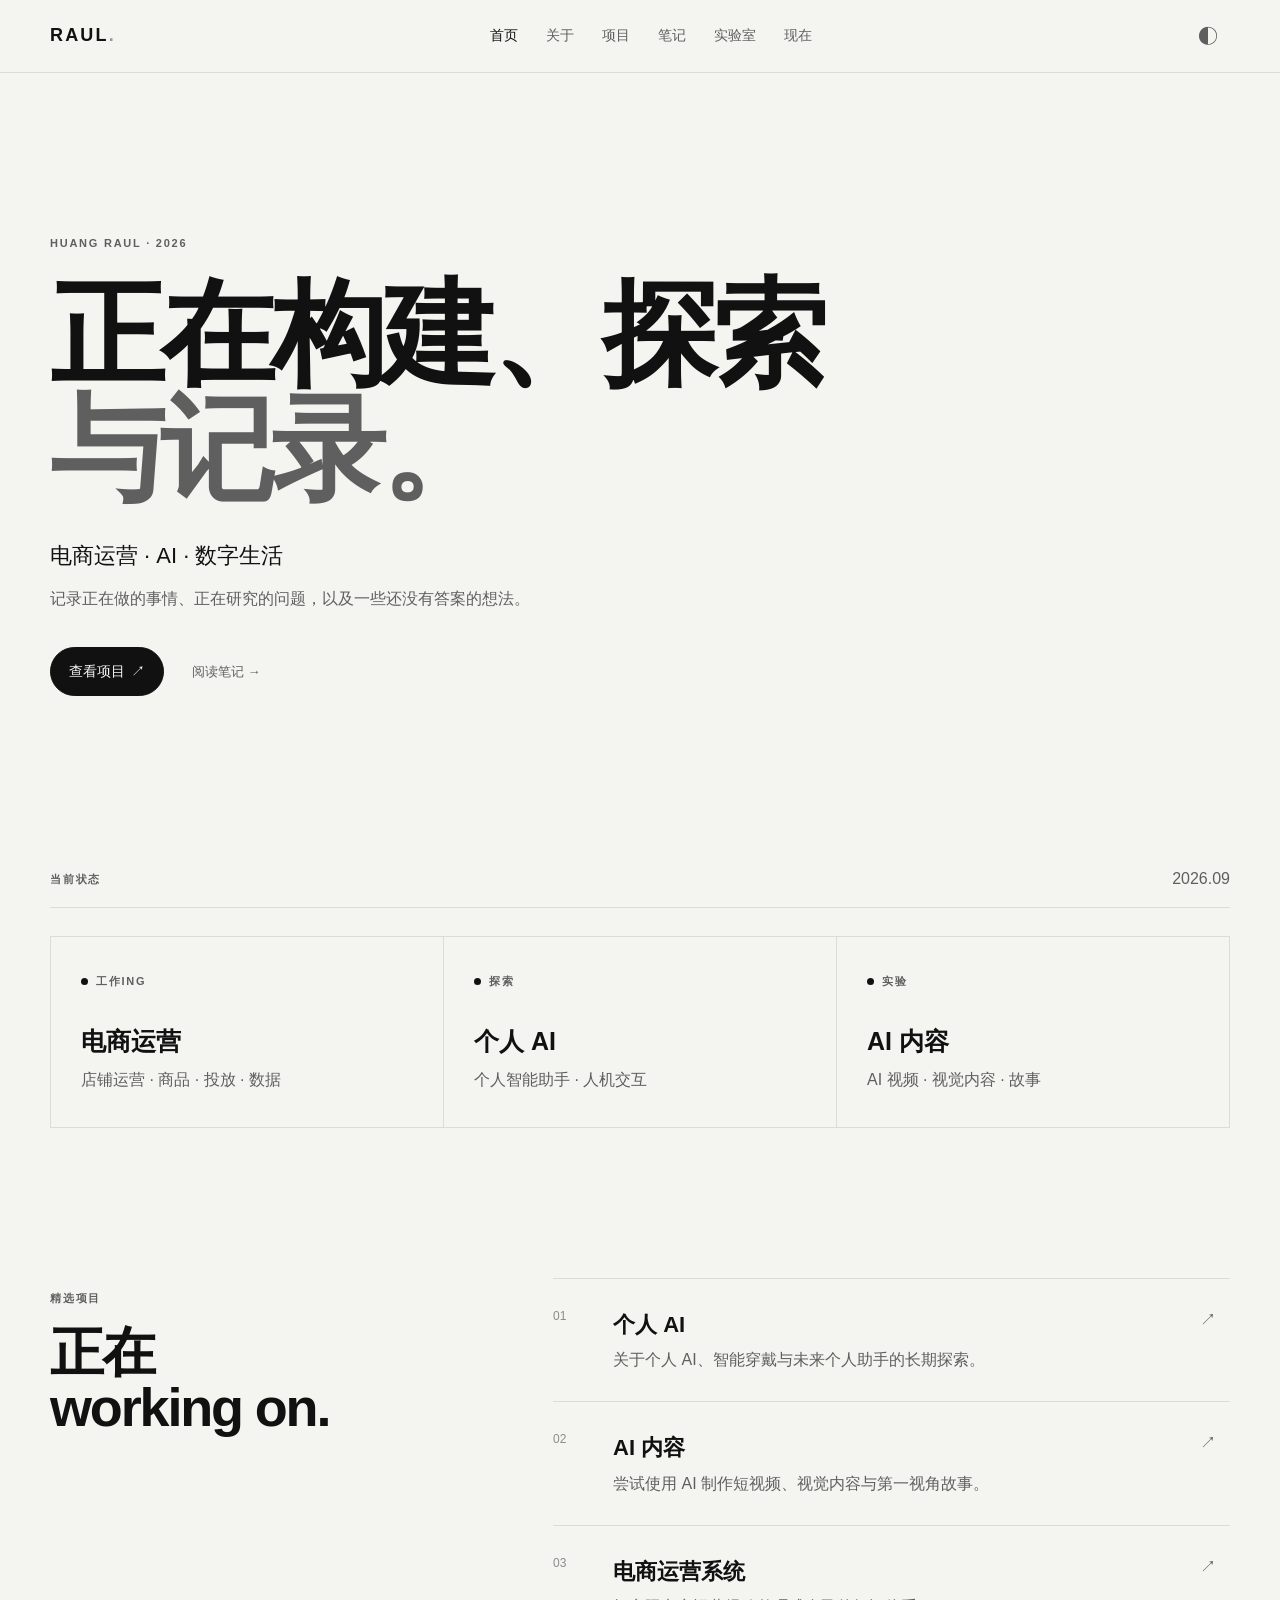
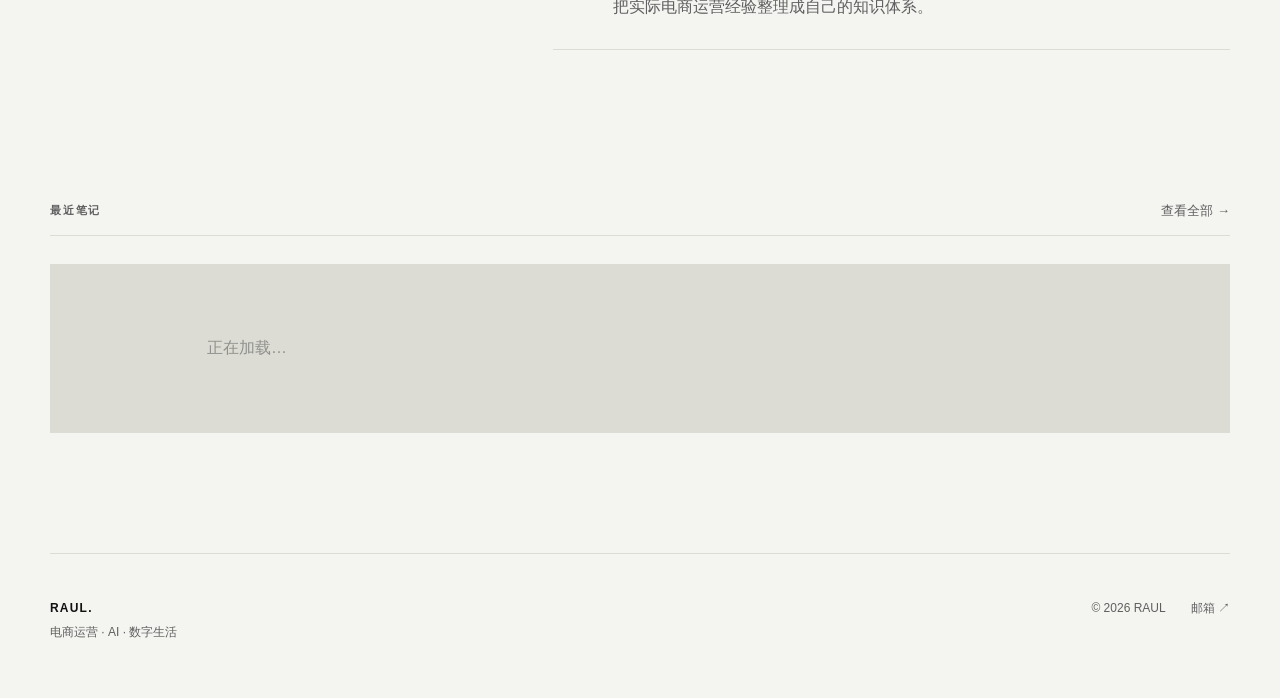
==== commit f5ed6312: "Add files via upload" ====
--- a/index.html
+++ b/index.html
@@ -102,22 +102,8 @@
       <span class="eyebrow">最近笔记</span>
       <a href="notes.html">查看全部 →</a>
     </div>
-    <div class="notes-grid">
-      <a class="note-card" href="notes.html#devices">
-        <span class="muted">2026.09</span>
-        <h3>为什么手机正在失去越来越多的「可拆卸」设计？</h3>
-        <p>从电池、SD 卡、3.5mm 耳机孔到刷机 ROM。</p>
-      </a>
-      <a class="note-card" href="notes.html#creator">
-        <span class="muted">2026.09</span>
-        <h3>AI 时代，个人内容创作者还会存在吗？</h3>
-        <p>当内容生产成本越来越低，个人的价值会发生什么变化。</p>
-      </a>
-      <a class="note-card" href="notes.html#justice">
-        <span class="muted">2026.09</span>
-        <h3>如果 AI 可以参与司法审查，会发生什么？</h3>
-        <p>关于证据、程序、交叉审查与人的最终决定权。</p>
-      </a>
+    <div class="notes-grid" id="notes-preview">
+      <div class="empty-note">正在加载…</div>
     </div>
   </section>
 </main>
@@ -129,10 +115,11 @@
   </div>
   <div class="footer-right">
     <span>© 2026 RAUL</span>
-    <a href="mailto:your@email.com">邮箱 ↗</a>
+    <a href="mailto:1183855213@qq.com">邮箱 ↗</a>
   </div>
 </footer>
 
+<script src="js/notes.js"></script>
 <script src="js/main.js"></script>
 </body>
 </html>
--- a/css/style.css
+++ b/css/style.css
@@ -1,6 +1,6 @@
 /* =========================================================
    RAUL · 个人网站样式
-   Version: 1.2 · 2026.09
+   Version: 1.3 · 2026.09
    ========================================================= */
 
 /* ---------- 设计变量 ---------- */
@@ -53,11 +53,8 @@
 }
 
 a{color:inherit;text-decoration:none}
-
 img,svg,video{display:block;max-width:100%;height:auto}
-
 button{font:inherit;color:inherit}
-
 ::selection{background:var(--text);color:var(--bg)}
 
 /* ---------- 无障碍 ---------- */
@@ -470,7 +467,7 @@
   color:var(--muted);
 }
 
-/* ---------- 笔记页 ---------- */
+/* ---------- 笔记列表 ---------- */
 .note-list{border-top:1px solid var(--line)}
 
 .note-item{
@@ -490,6 +487,12 @@
   letter-spacing:-.03em;
   margin:16px 0 10px;
 }
+.note-item h2 a{
+  transition:color var(--ease);
+}
+.note-item h2 a:hover{
+  color:var(--muted);
+}
 .note-item p{
   color:var(--muted);
   max-width:650px;
@@ -499,6 +502,93 @@
   color:var(--muted);
   opacity:.6;
   padding:70px;
+}
+
+/* ---------- 单篇笔记正文 ---------- */
+.article-head{
+  padding-bottom:40px;
+  border-bottom:1px solid var(--line);
+  margin-bottom:50px;
+}
+.article-head .eyebrow{
+  margin:0 0 12px;
+}
+.article-head h1{
+  font-size:clamp(30px,5vw,52px);
+  line-height:1.15;
+  letter-spacing:-.03em;
+  margin:16px 0 14px;
+}
+.article-head .tag{
+  display:inline-block;
+  margin-bottom:6px;
+}
+.article-head .lead{
+  font-size:18px;
+  color:var(--muted);
+  margin:0;
+}
+
+.article-body{
+  max-width:720px;
+  font-size:17px;
+  line-height:1.85;
+  color:var(--text);
+}
+.article-body p{margin:0 0 1.4em}
+.article-body h2{
+  font-size:26px;
+  line-height:1.3;
+  letter-spacing:-.02em;
+  margin:2.2em 0 .7em;
+}
+.article-body h3{
+  font-size:20px;
+  margin:1.8em 0 .6em;
+}
+.article-body ul,
+.article-body ol{
+  padding-left:1.4em;
+  margin:0 0 1.4em;
+  color:var(--muted);
+}
+.article-body li{margin:.35em 0}
+.article-body a{
+  color:var(--text);
+  border-bottom:1px solid var(--muted);
+  transition:border-color var(--ease);
+}
+.article-body a:hover{border-color:var(--text)}
+.article-body blockquote{
+  margin:1.6em 0;
+  padding:.2em 0 .2em 1.2em;
+  border-left:2px solid var(--line);
+  color:var(--muted);
+}
+.article-body code{
+  background:var(--surface2);
+  border-radius:4px;
+  padding:.15em .4em;
+  font-size:.9em;
+  font-family:ui-monospace,SFMono-Regular,Menlo,Consolas,monospace;
+}
+.article-body pre{
+  background:var(--surface);
+  border:1px solid var(--line);
+  border-radius:8px;
+  padding:16px;
+  overflow-x:auto;
+  margin:0 0 1.4em;
+}
+.article-body pre code{background:none;padding:0;border-radius:0}
+.article-body img{border-radius:8px;margin:1em 0}
+.article-body hr{border:0;border-top:1px solid var(--line);margin:2em 0}
+.article-body strong{color:var(--text)}
+
+.article-foot{
+  margin-top:60px;
+  padding-top:30px;
+  border-top:1px solid var(--line);
 }
 
 /* ---------- 实验室页 ---------- */
@@ -610,6 +700,9 @@
     padding:35px 0;
   }
 
+  .article-body{font-size:16px;line-height:1.8}
+  .article-head{padding-bottom:30px;margin-bottom:35px}
+
   .footer{display:block}
   .footer-right{
     margin-top:25px;
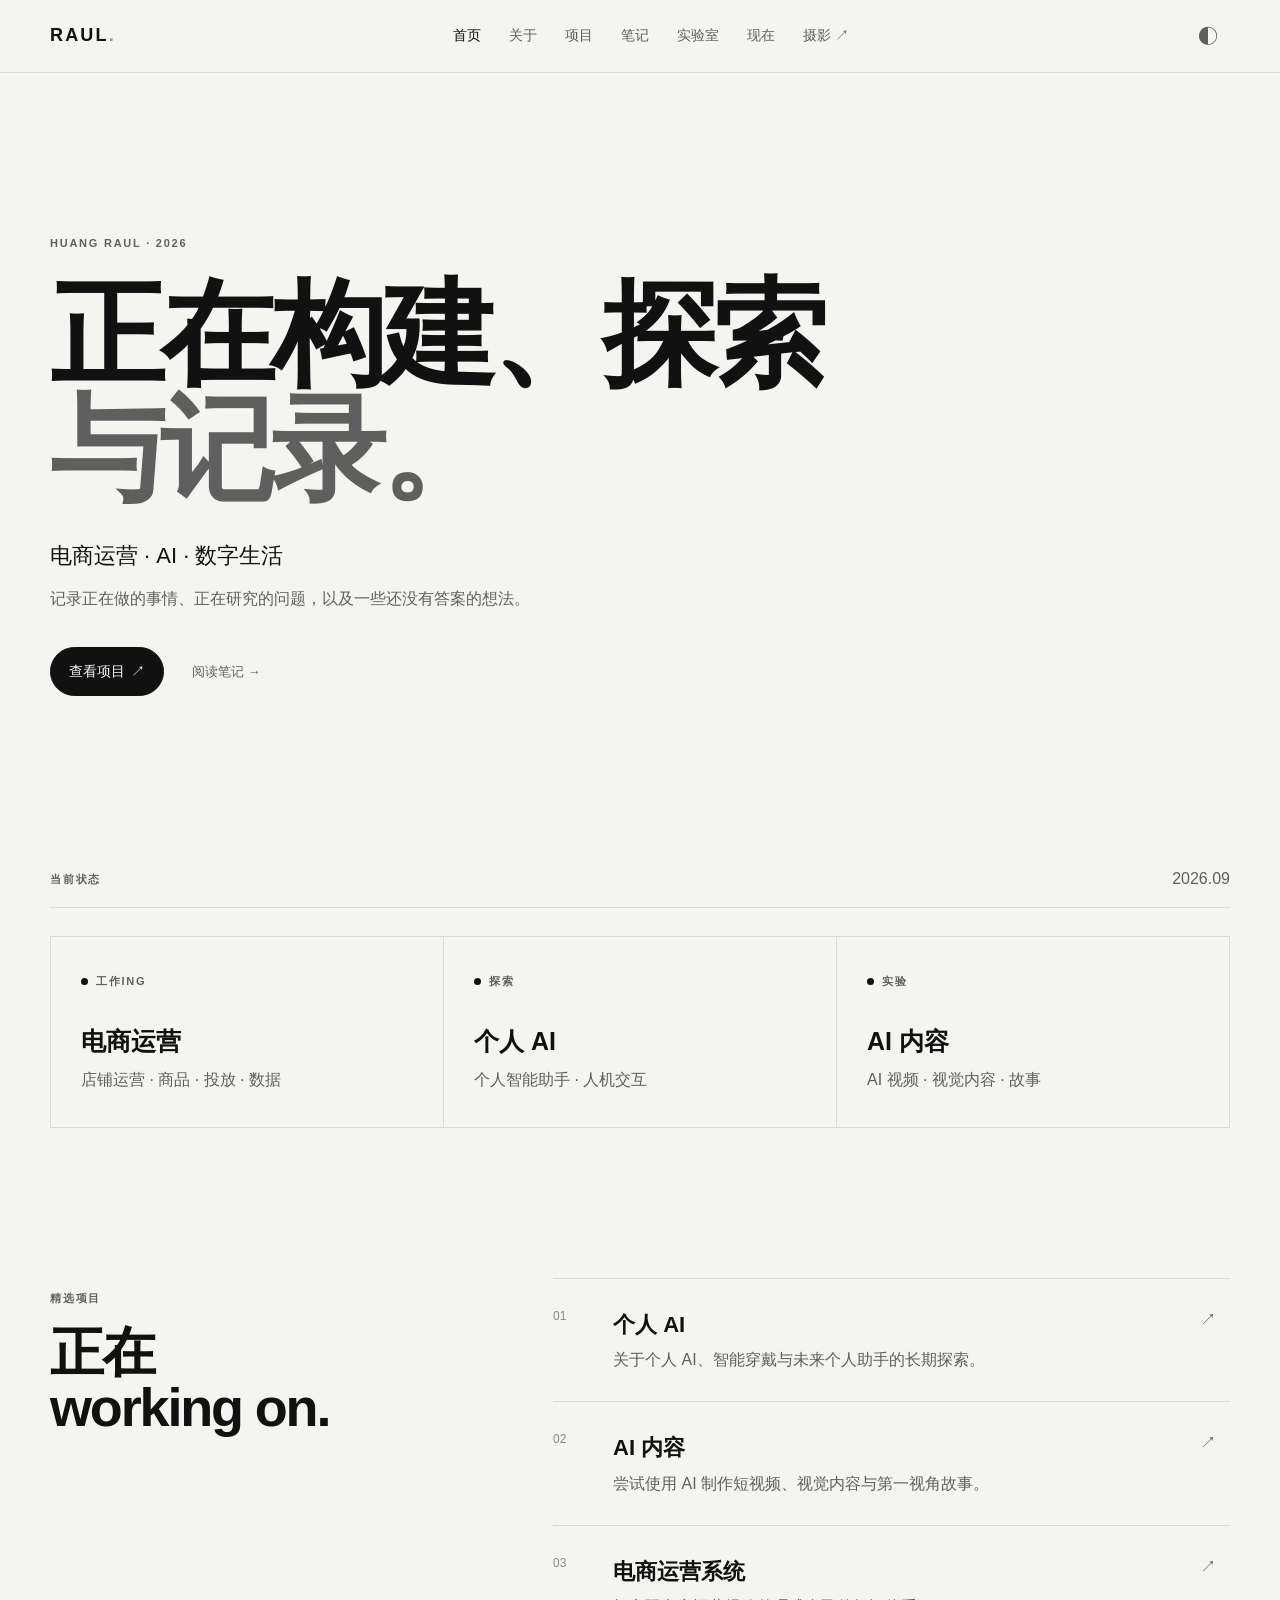
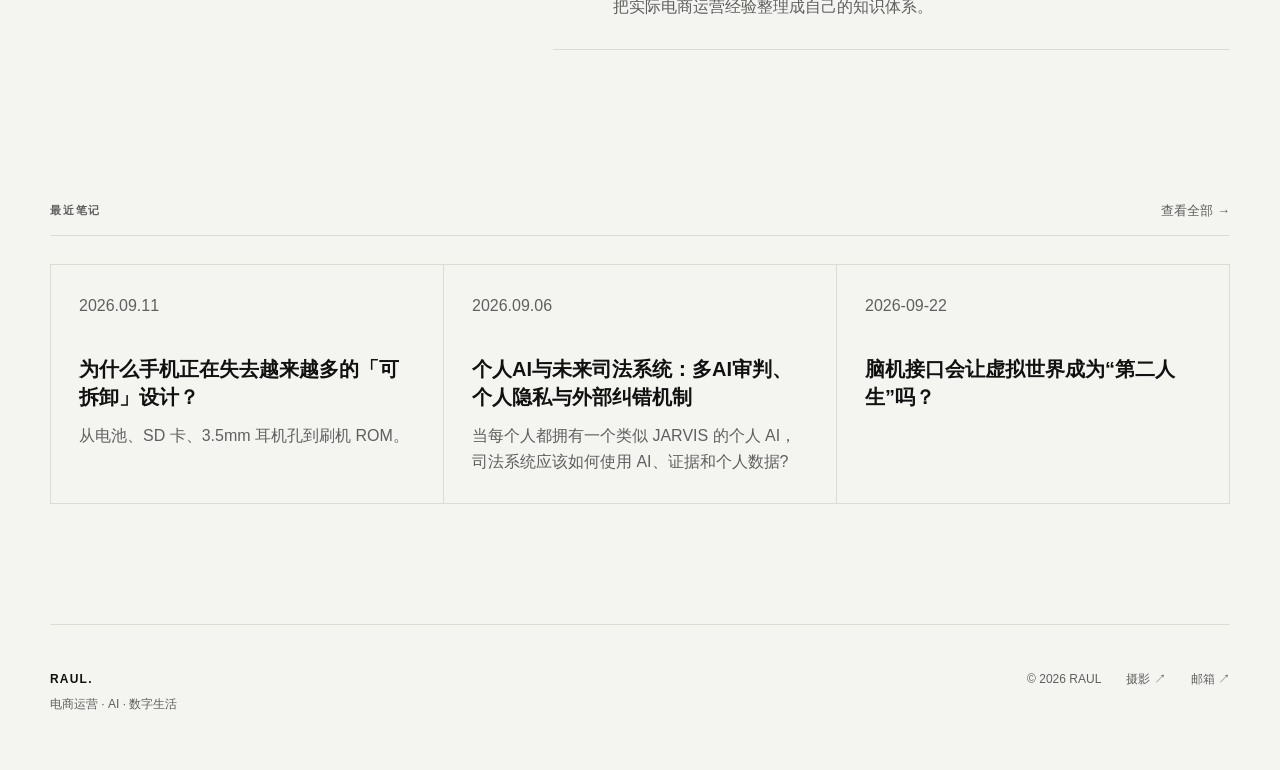
==== commit df5c96c5: "Update index.html" ====
--- a/index.html
+++ b/index.html
@@ -32,6 +32,7 @@
       <a href="notes.html">笔记</a>
       <a href="lab.html">实验室</a>
       <a href="now.html">现在</a>
+      <a href="https://www.raul8.cn" target="_blank" rel="noopener">摄影 ↗</a>      
     </div>
     <button class="theme-btn" type="button" aria-label="切换主题" aria-pressed="false">◐</button>
   </nav>
@@ -115,6 +116,7 @@
   </div>
   <div class="footer-right">
     <span>© 2026 RAUL</span>
+    <a href="https://www.raul8.cn" target="_blank" rel="noopener">摄影 ↗</a>  
     <a href="mailto:1183855213@qq.com">邮箱 ↗</a>
   </div>
 </footer>
@@ -122,4 +124,4 @@
 <script src="js/notes.js"></script>
 <script src="js/main.js"></script>
 </body>
-</html>+</html>
--- a/css/style.css
+++ b/css/style.css
@@ -3,7 +3,6 @@
    Version: 1.3 · 2026.09
    ========================================================= */
 
-/* ---------- 设计变量 ---------- */
 :root{
   --bg:#0a0a0a;
   --surface:#111111;
@@ -32,7 +31,6 @@
   color-scheme:light;
 }
 
-/* ---------- 基础重置 ---------- */
 *,*::before,*::after{box-sizing:border-box}
 
 html{
@@ -57,7 +55,6 @@
 button{font:inherit;color:inherit}
 ::selection{background:var(--text);color:var(--bg)}
 
-/* ---------- 无障碍 ---------- */
 .skip-link{
   position:absolute;
   top:-64px;
@@ -88,7 +85,6 @@
   }
 }
 
-/* ---------- 布局 ---------- */
 .container{
   width:min(calc(100% - 48px),var(--max));
   margin-inline:auto;
@@ -96,7 +92,6 @@
 
 .muted{color:var(--muted)}
 
-/* ---------- 导航 ---------- */
 .nav-wrap{
   position:sticky;
   top:0;
@@ -158,7 +153,6 @@
 
 .menu-btn{display:none}
 
-/* ---------- Hero ---------- */
 .hero{padding:150px 0 170px}
 
 .eyebrow,.tag{
@@ -229,7 +223,6 @@
 .text-link:hover,
 .section-head a:hover{color:var(--text)}
 
-/* ---------- 区块标题 ---------- */
 .section-head{
   display:flex;
   justify-content:space-between;
@@ -239,7 +232,6 @@
   padding-bottom:14px;
 }
 
-/* ---------- 当前状态 ---------- */
 .status-section{padding-bottom:150px}
 
 .status-grid{
@@ -282,7 +274,6 @@
   margin:0;
 }
 
-/* ---------- 精选项目 ---------- */
 .split-section{
   display:grid;
   grid-template-columns:1fr 1.6fr;
@@ -329,7 +320,6 @@
   transform:translate(2px,-2px);
 }
 
-/* ---------- 最近笔记 ---------- */
 .notes-preview{padding-bottom:120px}
 
 .notes-grid{
@@ -355,7 +345,6 @@
   margin:35px 0 12px;
 }
 
-/* ---------- 页脚 ---------- */
 .footer{
   display:flex;
   justify-content:space-between;
@@ -377,7 +366,6 @@
   align-items:flex-start;
 }
 
-/* ---------- 内页通用 ---------- */
 .page{padding:100px 0 140px}
 
 .page-intro{padding-bottom:100px}
@@ -432,7 +420,6 @@
   margin:0;
 }
 
-/* ---------- 项目页 ---------- */
 .big-project{
   border-top:1px solid var(--line);
   padding:55px 0 75px;
@@ -467,7 +454,6 @@
   color:var(--muted);
 }
 
-/* ---------- 笔记列表 ---------- */
 .note-list{border-top:1px solid var(--line)}
 
 .note-item{
@@ -504,7 +490,6 @@
   padding:70px;
 }
 
-/* ---------- 单篇笔记正文 ---------- */
 .article-head{
   padding-bottom:40px;
   border-bottom:1px solid var(--line);
@@ -536,6 +521,12 @@
   color:var(--text);
 }
 .article-body p{margin:0 0 1.4em}
+.article-body h1{
+  font-size:clamp(28px,4vw,40px);
+  line-height:1.2;
+  letter-spacing:-.02em;
+  margin:1.6em 0 .6em;
+}
 .article-body h2{
   font-size:26px;
   line-height:1.3;
@@ -591,7 +582,6 @@
   border-top:1px solid var(--line);
 }
 
-/* ---------- 实验室页 ---------- */
 .lab-grid{
   display:grid;
   grid-template-columns:repeat(3,1fr);
@@ -627,7 +617,6 @@
   border-bottom:1px solid var(--line);
 }
 
-/* ---------- Now 页 ---------- */
 .now-grid{
   display:grid;
   grid-template-columns:1fr 1fr;
@@ -646,7 +635,6 @@
   margin:28px 0 8px;
 }
 
-/* ---------- 移动端 ---------- */
 @media (max-width:760px){
   .container{width:min(calc(100% - 32px),var(--max))}
 
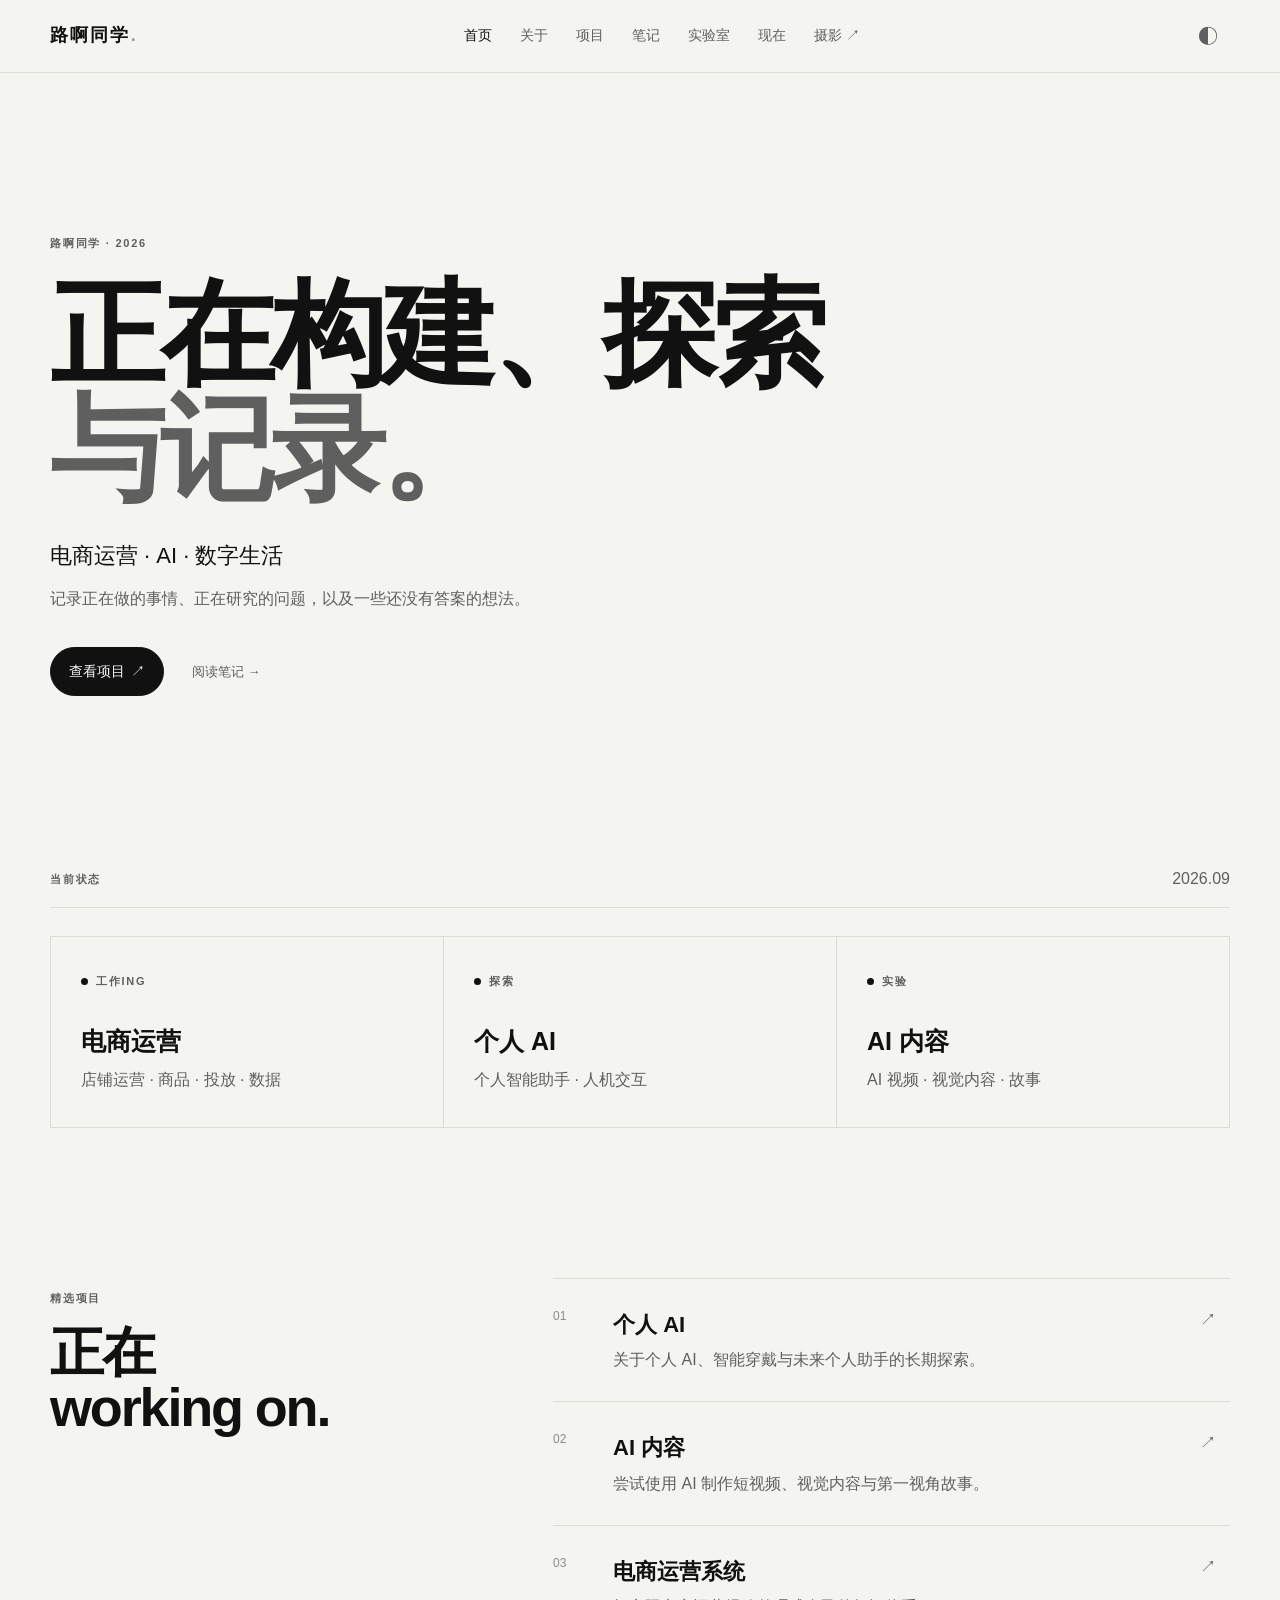
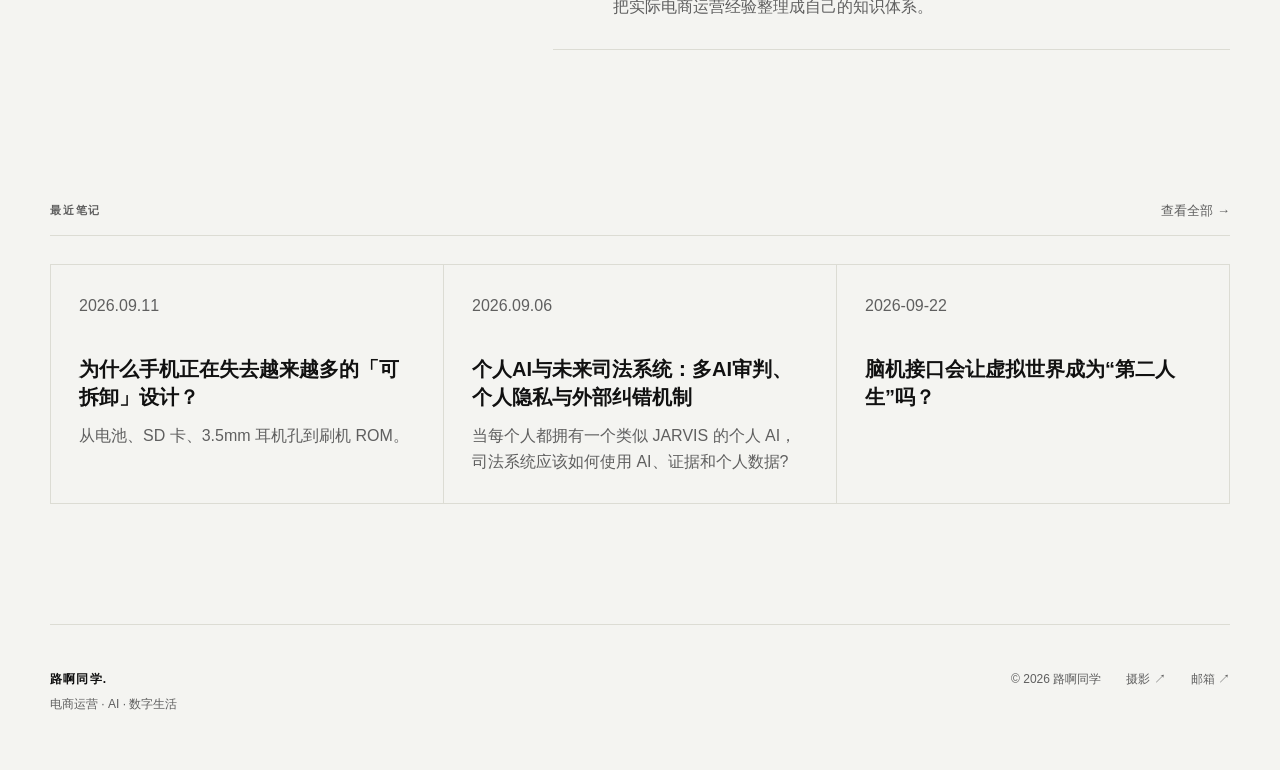
==== commit 4dcc909e: "名字修改" ====
--- a/index.html
+++ b/index.html
@@ -3,14 +3,14 @@
 <head>
 <meta charset="utf-8">
 <meta name="viewport" content="width=device-width, initial-scale=1">
-<meta name="description" content="RAUL 的个人网站：电商运营、AI、数字生活与个人思考。">
+<meta name="description" content="路啊同学 的个人网站：电商运营、AI、数字生活与个人思考。">
 <meta name="theme-color" content="#0a0a0a" media="(prefers-color-scheme: dark)">
 <meta name="theme-color" content="#f4f4f1" media="(prefers-color-scheme: light)">
-<title>RAUL · 电商运营 · AI · 数字生活</title>
+<title>路啊同学 · 电商运营 · AI · 数字生活</title>
 <link rel="canonical" href="https://你的用户名.github.io/">
 <link rel="icon" href="assets/favicon.svg" type="image/svg+xml">
 <meta property="og:type" content="website">
-<meta property="og:title" content="RAUL · 电商运营 · AI · 数字生活">
+<meta property="og:title" content="路啊同学 · 电商运营 · AI · 数字生活">
 <meta property="og:description" content="记录正在做的事情、正在研究的问题，以及一些还没有答案的想法。">
 <meta property="og:url" content="https://你的用户名.github.io/">
 <meta property="og:image" content="https://你的用户名.github.io/assets/og-cover.jpg">
@@ -23,7 +23,7 @@
 
 <header class="nav-wrap">
   <nav class="nav container" aria-label="主导航">
-    <a class="brand" href="index.html">RAUL<span aria-hidden="true">.</span></a>
+    <a class="brand" href="index.html">路啊同学<span aria-hidden="true">.</span></a>
     <button class="menu-btn" type="button" aria-label="打开菜单" aria-expanded="false" aria-controls="site-nav">☰</button>
     <div class="nav-links" id="site-nav">
       <a href="index.html" aria-current="page">首页</a>
@@ -40,7 +40,7 @@
 
 <main id="main">
   <section class="hero container">
-    <p class="eyebrow">HUANG RAUL · 2026</p>
+    <p class="eyebrow">路啊同学 · 2026</p>
     <h1>正在构建、探索<br><em>与记录。</em></h1>
     <p class="hero-copy">电商运营 · AI · 数字生活</p>
     <p class="hero-desc">记录正在做的事情、正在研究的问题，以及一些还没有答案的想法。</p>
@@ -111,11 +111,11 @@
 
 <footer class="footer container">
   <div>
-    <strong>RAUL.</strong>
+    <strong>路啊同学.</strong>
     <p>电商运营 · AI · 数字生活</p>
   </div>
   <div class="footer-right">
-    <span>© 2026 RAUL</span>
+    <span>© 2026 路啊同学</span>
     <a href="https://www.raul8.cn" target="_blank" rel="noopener">摄影 ↗</a>  
     <a href="mailto:1183855213@qq.com">邮箱 ↗</a>
   </div>
--- a/css/style.css
+++ b/css/style.css
@@ -1,5 +1,5 @@
 /* =========================================================
-   RAUL · 个人网站样式
+   路啊同学 · 个人网站样式
    Version: 1.3 · 2026.09
    ========================================================= */
 
